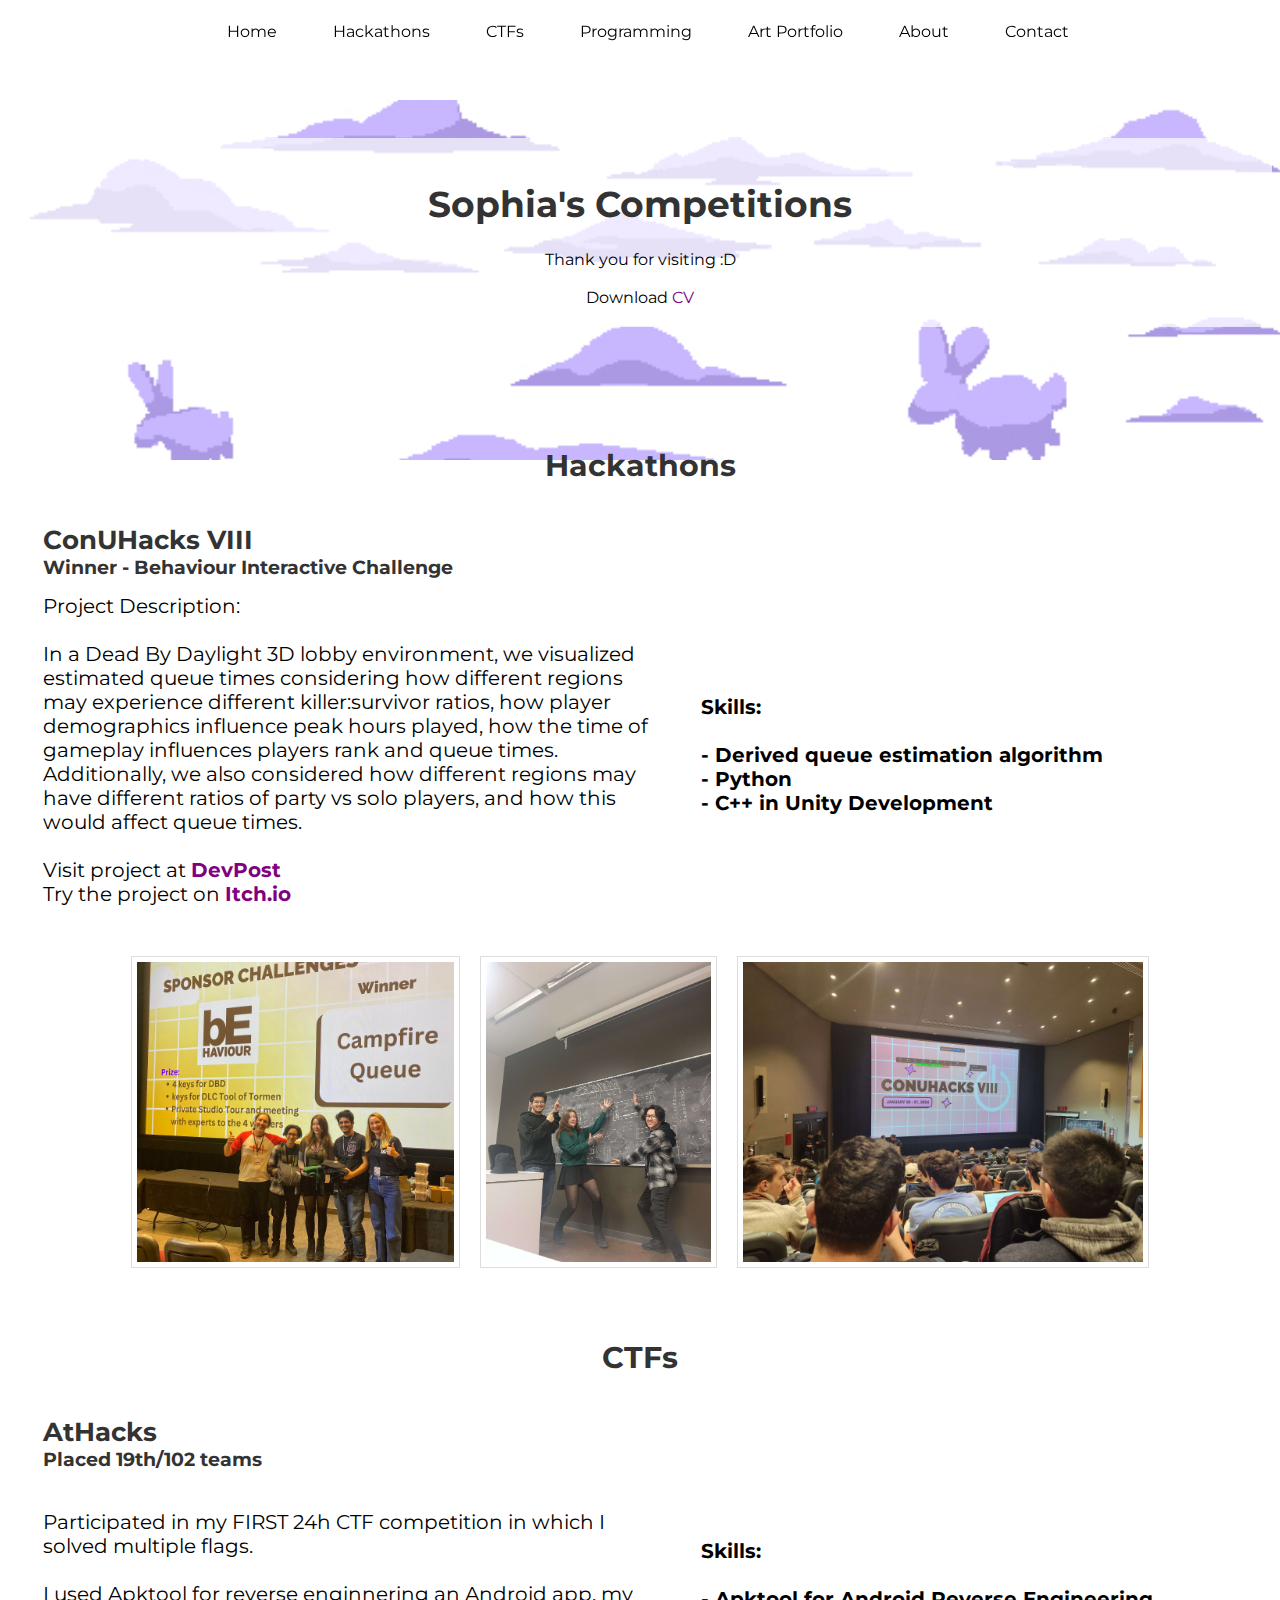
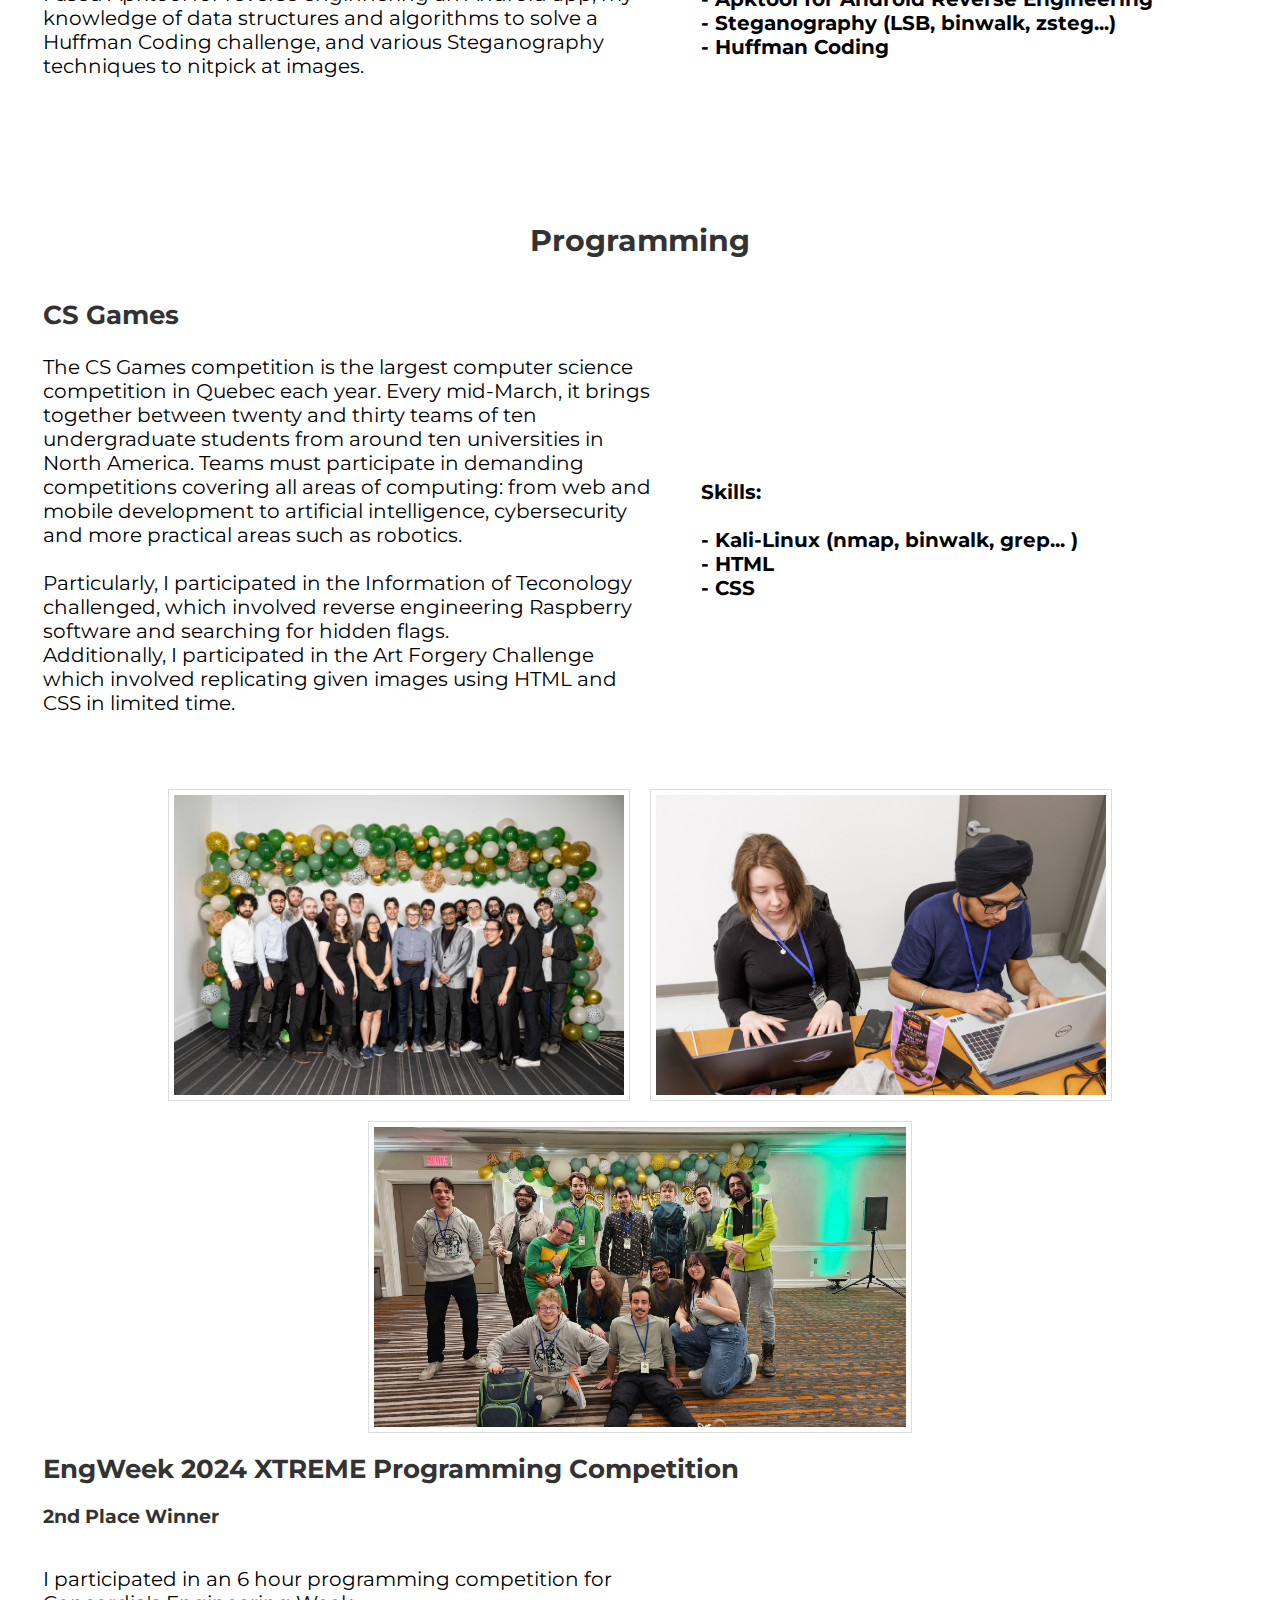
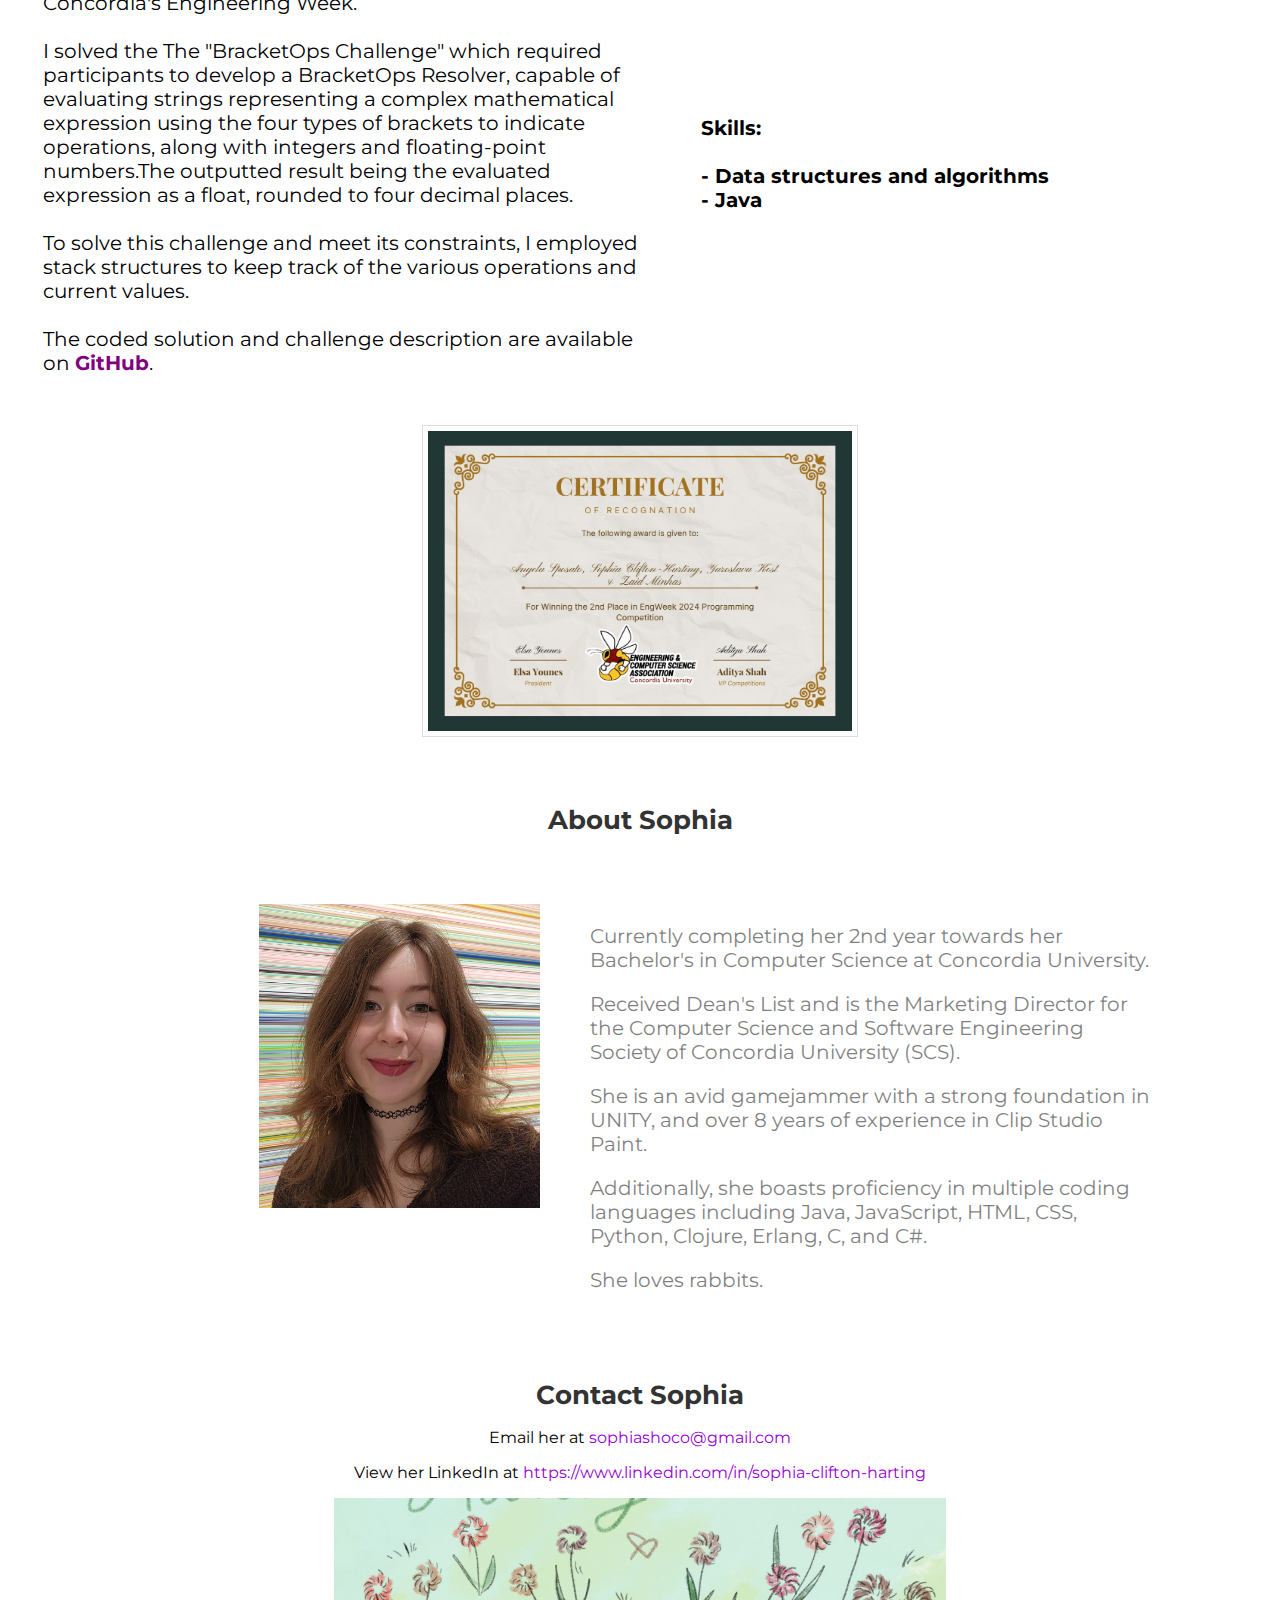
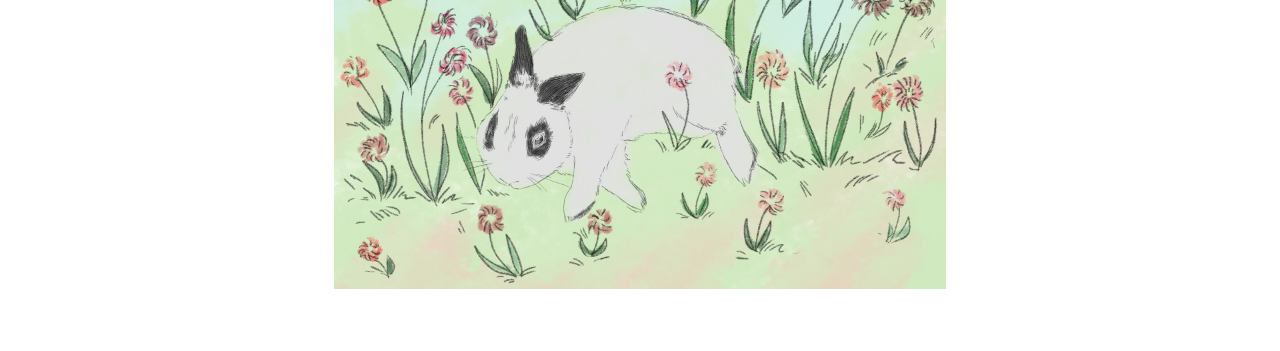
==== page2.html @ d5bb5242 "mobile edits on comp page" ====
<!DOCTYPE html>
<html lang="en">
<head>
    <meta charset="UTF-8">
    <meta name="viewport" content="width=device-width, initial-scale=1.0">
    <link rel="icon" href="images/favicon.ico" type="image/x-icon">
    <link rel="preconnect" href="https://fonts.googleapis.com">
    <link rel="preconnect" href="https://fonts.gstatic.com" crossorigin>
    <link href="https://fonts.googleapis.com/css2?family=Young+Serif&display=swap" rel="stylesheet">
    <link rel="stylesheet" href="style2.css">
    <link rel="stylesheet" href="style.css">
    <link href="https://fonts.googleapis.com/css2?family=Montserrat:wght@300&family=Young+Serif&display=swap" rel="stylesheet">
    <script src="https://ajax.googleapis.com/ajax/libs/jquery/3.6.0/jquery.min.js"></script>
    <script src="script2.js"></script>
    <title>Sophia's Website :D</title>
    
</head>
<body>
    <div class = "container">
    <ul>
        <li><a href="#Home">Home</a></li>
        <li class="dropdown">
            <a href="#Hackathons">Hackathons</a>
            <div class="dropdown-content">
                <a href="#Hackathons">ConUHacks VIII</a>
            </div>
        </li>
        <li class="dropdown">
            <a href="#CTF">CTFs</a>
            <div class="dropdown-content">
                <a href="#CTF">AtHacks</a>
                <a href="#NorthSec">NorthSec</a>
            </div>
        </li>

        <li class="dropdown">
            <a href="#Programming">Programming</a>
            <div class="dropdown-content">
                <a href="#Programming">CS Games</a>
                <a href="#XTREME">XTREME Programming</a>
                <!--<a href="#Gamelabs">Ubisoft Gamelabs</a>-->
            </div>
        </li>
        <li><a href="index.html" id="link">Art Portfolio</a></li>
        <li><a href="#About">About</a></li>
        <li><a href="#Contact">Contact</a></li>
    </ul>
    <div id="Home" class="section"></div>
    <div class="infoContainer">
        <div class="info">
            <h1>Sophia's Competitions</h1>
            Thank you for visiting :D<br><br>
            Download <a href="images/Sophia_Clifton-Harting_CV.pdf" class="game-link" target="_blank" download="Sophia_Clifton-Harting_CV.pdf">CV</a>
        </div>
    </div>

        <div id="Hackathons" class="section">
            <h1 id="header">Hackathons</h1>
            <div class="compInfo">
                <div class="container2">
                    <p class = "name">ConUHacks VIII</p>
                </div>
                <div class="container3">
                    <p class="awards">Winner - Behaviour Interactive Challenge</p>
                </div>
                <div class = "container1">
                    <p class = "descriptionComp">
                        Project Description: <br><br>
                        In a Dead By Daylight 3D lobby environment, we visualized estimated queue times considering how different regions may 
                        experience different killer:survivor ratios, how player demographics influence peak hours played, 
                        how the time of gameplay influences players rank and queue times. 
                        Additionally, we also considered how different regions may have different ratios of party vs solo players, 
                        and how this would affect queue times.<br><br>
                        Visit project at <a href="https://devpost.com/software/tomster-project" class="game-link"><b> DevPost</b></a><br>
                        Try the project on <a href="https://bochinator.itch.io/campfire-queue" class="game-link"> <b>Itch.io</b></a>

                    </p>
                    <p class = "extraInfo">
                        Skills:<br><br>
                        - Derived queue estimation algorithm <br>
                        - Python<br>
                        - C++ in Unity Development<br>
                    </p>
                </div>
                <div class="image-gallery">
                    <img src="images/behaviourImage.jpg" alt="Image 1">
                    <img src="images/chalkBoard.jpg" alt="Image 2">
                    <img src="images/conuhacks.jpg" alt="Image 3">
                </div>
            </div>
        </div>

        <div id="CTF" class="section">
            <h1 id="header">CTFs</h1>
            <div class="compInfo">
                <div class="container2">
                    <p id = "AtHacks" class = "name">AtHacks</p>
                </div>
                <div class="container3">
                    <p class="awards">Placed 19th/102 teams</p>
                </div>
                <div class = "container1">
                    <p class = "descriptionComp">
                        <br>
                        Participated in my FIRST 24h CTF competition in which I solved multiple flags. <br><br>
                        I used Apktool for reverse enginnering an Android app, my knowledge of data structures and algorithms to solve a 
                        Huffman Coding challenge, and various Steganography techniques to nitpick at images. <br><br>
                    </p>
                    <p class = "extraInfo">
                        Skills:<br><br>
                        - Apktool for Android Reverse Engineering <br>
                        - Steganography (LSB, binwalk, zsteg...)<br>
                        - Huffman Coding<br>
                    </p>
                </div>
            </div>
        </div>

        <div id="Programming" class="section">
            <h1 id="header">Programming</h1>
            <div class="compInfo">
                <div class="container2">
                    <p class = "name">CS Games</p>
                </div>
                <div class = "container1">
                    <p class = "descriptionComp">
                        <br>The CS Games competition is the largest computer science competition in Quebec each year. Every mid-March, 
                        it brings together between twenty and thirty teams of ten undergraduate students from around ten universities 
                        in North America. Teams must participate in demanding competitions covering all areas of computing: from web 
                        and mobile development to artificial intelligence, cybersecurity and more practical areas such as robotics.<br><br>
                        Particularly, I participated in the Information of Teconology challenged, which involved reverse engineering Raspberry 
                        software and searching for hidden flags.<br>
                        Additionally, I participated in the Art Forgery Challenge which involved replicating given images using HTML and CSS in limited time.<br><br>
                    </p>
                    <p class = "extraInfo">
                        Skills:<br><br>
                        - Kali-Linux (nmap, binwalk, grep... )<br>
                        - HTML<br>
                        - CSS<br>
                    </p>
                </div>
                <div class="image-gallery">
                    <img src="images/csGamesGroup.jpg" alt="Image 1">
                    <img src="images/csGamesIO.jpg" alt="Image 2">
                    <img src="images/csGamesTeam.jpg" alt="Image 3">
                </div>
                <div class="container2">
                    <p id="XTREME" class = "name">EngWeek 2024 XTREME Programming Competition</p>
                </div>
                <div class="container2">
                    <p class="awards">2nd Place Winner</p>
                </div>
                <div class = "container1">
                    <p class = "descriptionComp">
                        <br>
                        I participated in an 6 hour programming competition for Concordia's Engineering Week.<br><br>
                        I solved the The "BracketOps Challenge" which required participants to develop a BracketOps Resolver, 
                        capable of evaluating strings representing a complex mathematical expression using the four types of brackets 
                        to indicate operations, along with integers and floating-point numbers.The outputted result being the evaluated 
                        expression as a float, rounded to four decimal places.<br><br>
                        To solve this challenge and meet its constraints, I employed stack structures to keep track of the various operations and current values.<br><br>
                        The coded solution and challenge description are available on <a href="https://github.com/SophiaClifton/XTREME-Programming-Competition" class="game-link"> <b>GitHub</b></a>.<br>
                    </p>
                    <p class = "extraInfo">
                        Skills:<br><br>
                        - Data structures and algorithms <br>
                        - Java<br>
                    </p>
                </div>
                <div class="image-gallery">
                    <img src="images/xtremeProg.jpg" alt="Image 1">
                </div>
            </div>
        </div>
 
        <div id="About" class="section">
            <h1>About Sophia</h1>
            <div class="image-description">
                <div class="image-galleryGames">
                    <img src="images/SOPHIA.jpg" alt="Image 1" class="about-image">
                </div>
                <div class="descriptionAbout">
                    <p>Currently completing her 2nd year towards her Bachelor's in Computer Science at Concordia University. </p>
                    <p>Received Dean's List and is the Marketing Director for the Computer Science and Software Engineering Society of Concordia University (SCS).</p>
                    <p>She is an avid gamejammer with a strong foundation in UNITY, and over 8 years of experience in Clip Studio Paint. </p>
                    <p>Additionally, she boasts proficiency in multiple coding languages including  Java, JavaScript, HTML, CSS, Python, Clojure, Erlang, C, and C#.</p>
                    <p>She loves rabbits.</p>
                </div>
            </div>
        </div>

        <div id="Contact" class="section">
            <h1>Contact Sophia</h1>
            <div>
                <p>Email her at <a class="email-link" href="mailto:sophiashoco@gmail.com">sophiashoco@gmail.com</a></p>
                <p>View her LinkedIn at <a class="linkedin-link" href="https://www.linkedin.com/in/sophia-clifton-harting">https://www.linkedin.com/in/sophia-clifton-harting</a></p>
                <img class="Samuel-imageComp" src="images/Samuel.1.jpg" alt="Image 1">
            </div>
        </div>                  
    </div>
</div>
<div id="banner" class="banner-image"></div>
    <div id="overlay">
        <div id="image-container">
            <img id="enlarged-image">
            <span id="close-button">&times;</span>
        </div>
    </div>

</div>
</body>
</html>
---- style2.css ----
/* Website Sections*/
  #Hackathons {
      font-family: 'Montserrat', sans-serif;
      text-align:center;
      padding: 20px;
      position: relative;
      padding-top: 100px;
    }
    
    #Hackathons h1 {
      font-size: 30px;
      color: #333;
      font-weight: bold;
    }
    
  
    #CTF {
      font-family: 'Montserrat', sans-serif;
      text-align:center;
      padding: 20px;
      position: relative;
      padding-top: 30px;
    }
    
    #CTF h1 {
      font-size: 30px;
      color: #333;
    }
  
    #Programming {
      font-family: 'Montserrat', sans-serif;
      text-align:center;
      padding: 20px;
      position: relative;
      padding-top: 30px;
    }
    
    #Programming h1 {
      font-size: 30px;
      color: #333;
    }
    

  .descriptionComp {
    text-align: left; 
    margin: 0; 
    flex:1;
    padding-bottom: 50px;
    font-size: 20px;
    padding-right: 50px; 
    padding-left: 15px;
}

.extraInfo {
  font-weight: bold;
    width: 45%;
    text-align: left; 
    margin: 0; 
    padding-top: 10px;
    padding-bottom: 50px;
    font-size: 20px;
    position:center; 
}
  
  .Samuel-imageComp
  {
    max-width: 50%;
    max-height: 50%;
    overflow: hidden;
  }
  
  .compInfo
  {
    text-align: left;
  }
  #header {
    font-size: 56px;
    color: #333;
  }
  .compInfo .name {
    text-align: left;
    margin: 0; 
    flex:1;
    font-size: 26px; 
    color: #333;
    font-weight: bold; 
    margin-bottom: 0;
}
.container1 {
  display: flex;
  justify-content: center;
  align-items: center; 
  max-width: 1700px; 
  margin: 0 auto; 
}
.container2 {
  display: flex;
  justify-content: center;
  align-items: center; 
  max-width: 1700px; 
  margin: 0 auto; 
  padding-top: 20px;
}
.container3 {
  display: flex;
  justify-content: center; 
  align-items: center; 
  max-width: 1700px; 
  margin: 0 auto; 
}
.container2 p {padding-left: 15px;}
.container3 p {padding-left: 15px;}

/*mobile layout*/
@media (max-width: 768px) {
  .container1 {
      flex-direction: column;
      margin: 0; 
      padding-bottom: 0px;
  }
  .descriptionComp {
    width: 100%;
    padding-bottom: 10px;
    font-size: 18px;
    margin: 0; 
    padding-right: 5px; 
    padding-left: 5px;
}
  .extraInfo {
      width: 100%;
      padding: 0px;
      font-size: 18px;
      margin: 0; 
      padding-right: 5px; 
      padding-left: 5px;
  }
}
.compInfo .awards{
  text-align: left; 
    margin: 0; 
    flex:1;
    font-size: 19px; 
    color: #333; 
    font-weight: bold; 
    margin-bottom: 15px;}

.image-descriptionComp {
  display: flex;
  position: center;
}

.container{
  width:100%;
  height: 100%;
  min-width: 100%;
  padding-bottom: 30px;
}
body {
  overflow-x: hidden;
}

.page-slide-out2 {
  animation: slideOut2 0.5s forwards;
}

@keyframes slideOut2 {
  from {
    transform: translateX(0); 
  }
  to {
    transform: translateX(100%);
  }
}
---- style.css ----
.container{
  width:100%;
  height: 100%;
  min-width: 100%;
  padding-bottom: 30px;
}

  /* Start Main Menu test*/
  ul {
    position: fixed;
    font-family: 'Montserrat', sans-serif;
    list-style-type: none;
    margin: 0;
    padding: 0;
    overflow: hidden;
    background-color: rgba(255, 255, 255, 0.9);
    text-align: center;
    width: 100%; /* Menu spans the full width */
    z-index: 3; /* Menu at top */
    transition: top 0.3s; /* Add a smooth transition effect */
  }
  
  li {
    display: inline-block;
    margin: 0 10px;
  }
  
  li a {
    display: block;
    color: black;
    text-align: center;
    padding: 14px 16px;
    text-decoration: none;
  }
  a:hover {
    color: #9370db;
  }

  /* Start Drop Down Menu for Artworks*/
  .dropdown-content {
    display: none;
    position: fixed;
    transform: translateX(-10%); 
    background-color: rgba(255, 255, 255, 0.9);
    z-index: 3; /*Dropdown is above other stuff */
    
}
/* Show the dropdown when hovering over the dropdown */

.dropdown:hover .dropdown-content {
    display: block;
}
  /* End Drop Down Menu */

  /* End Main Menu */


  /* Banner Image with my name and title*/
.banner-image {
    background-image: url('images/PORT8.jpg'); 
    background-size: cover;
    background-position: center;
    position: absolute;
    top: 100px;
    left: 0;
    width: 100%;
    height: 40vh; 
    z-index: -1; /*behind other things*/
  }
/* End Banner Image */
 
.infoContainer{padding-top: 130px;}
/* Banner Div  */
.info {
    font-family: 'Montserrat', sans-serif;
    text-align: center;
    padding: 20px;
    background-color: rgba(255, 255, 255, 0.7);
    position: relative;
  }
  
  .info h1 {
    font-size: 36px;
    color: #333;
  }
/* End Banner Div  */

/* Website Sections*/
#Artworks {
    font-family: 'Montserrat', sans-serif;
    text-align:center;
    padding: 20px;
    position: relative;
    padding-top: 100px;
  }
  
  #Artworks h1 {
    font-size: 26px;
    color: #333;
  }

  #Sketches {
    font-family: 'Montserrat', sans-serif;
    text-align:center;
    padding: 20px;
    position: relative;
    padding-top: 30px;
  }
  
  #Sketches h1 {
    font-size: 26px;
    color: #333;
  }

  #Assets {
    font-family: 'Montserrat', sans-serif;
    text-align:center;
    padding: 20px;
    position: relative;
    padding-top: 30px;
  }
  
  #Assets h1 {
    font-size: 26px;
    color: #333;
  }

  #Games {
    font-family: 'Montserrat', sans-serif;
    text-align:center;
    padding: 20px;
    position: relative;
    padding-top: 30px;
  }
  
  #Games h1 {
    font-size: 26px;
    color: #333;
  }

  #About {
    font-family: 'Montserrat', sans-serif;
    text-align:center;
    padding: 20px;
    position: relative;
    padding-top: 30px;
  }
  
  #About h1 {
    font-size: 26px;
    color: #333;
  }

  #Contact {
    font-family: 'Montserrat', sans-serif;
    text-align:center;
    padding: 20px;
    position: relative;
    padding-top: 30px;
  }
  
  #Contact h1 {
    font-size: 26px;
    color: #333;
  }
  
  /*Image gallery for all the pretty drawings*/
  .image-gallery {
    display: flex;
    flex-wrap: wrap;
    justify-content: center;
    gap: 20px; /* Gap between images */
  }
  
  .image-gallery img {
    max-width: 100%;
    max-height: 300px;
    height: auto;
    border: 1px solid #ddd;
    padding: 5px;
  }

  /* Hover effect for images */
  .image-gallery img:hover {
    opacity: 0.7;
    cursor: pointer;
  }
  
  /* Styles for the image overlay in the image gallery */
  #overlay {
    display: none;
    position: fixed;
    top: 0;
    left: 0;
    width: 100%;
    height: 100%;
    background-color: rgba(0, 0, 0, 0.7);
    z-index: 2;
    overflow:auto;
    cursor:pointer;
  }
  
  #image-container {
    display: inline-block;
    max-width: 90%;
    max-height: 80%;
    position: relative;
    top: 50%;
    left: 50%;
    transform: translate(-50%, -50%);
    background-color: transparent;
    padding: 10px; 
  }
  
  #enlarged-image {
    max-width: 100%;
    max-height: 100%;
    display: block;
    margin: 0 auto;
  }
  
  #close-button {
    position: absolute;
    top: 10px;
    right: -30px;
    font-size: 30px;
    cursor: pointer;
    color: white;
  }
/* Ensure close button is visible */
  #close-button.z-index {
    z-index: 3;
  }
  
  .artworks-container {
    text-align: center;
}


.image-description {
  display: flex;
}

.image-galleryGames {
  flex: 1;
  position:relative;
  text-align: right;
  overflow:hidden;
  transition: opacity 0.5s; 
  /*background-color: blue;*/
}

.description {
  text-align: left;
  font-size: 20px;
  padding-top: 50px;
  flex: 1;
  opacity: 0.5;
  transition: opacity 0.5s;
  padding-right: 100px;
  /*background-color: red;*/
}

@media (max-width: 500px) {
  .description {
    padding-right: 0;
  }
}

.descriptionAbout{
  text-align: left;
  font-size: 20px;
  padding-top: 50px;
  flex: 1;
  padding-right: 100px;
  background-color: rgba(255, 255, 255, 1);
  opacity: 0.5;
  transition: opacity 0.5s;
}

.descriptionAbout:hover {
  opacity: 1;
}

/* When hovering on the image, change its opacity and display the description */
.image-description:hover .image-gallery {
  opacity: 0.5;
}

.image-description:hover .description {
  opacity: 1;
}
.game-image {
  padding-top: 50px; 
  padding-right: 100px;
  width: 50%;
  max-width: 500px;
  min-width: 20px;
  height: auto;
  /*background-color: purple;*/
}

.about-image {
  padding-top: 50px; 
  padding-right: 50px;
  width: 50%;
  max-width: 400px;
  min-width: 20px;
  height: auto;
  /*background-color: purple;*/
}

/*for smaller screens-overlay*/
@media (max-width: 768px) {
    #enlarged-image {
        display: block;
        max-height: 10px;
        margin: auto auto;
        margin: 0 auto;
        top: 50px;
        max-width: 100%;  
        max-height: calc(100vh - 60px); 
        padding-top: 50px;
    }
    #close-button {
        position: static; 
        text-align: center;
        margin-top: 80px; 
    }
}
/*make links prettyyy*/
.game-link {
  text-decoration: none; 
  color: purple; 
  transition: color 0.3s; 
}

.game-link:hover {
  color: #9370db; 
}

a.email-link,
a.linkedin-link {
    color: darkviolet; 
    text-decoration: none; 
}

a.email-link:visited,
a.linkedin-link:visited {
    color: darkviolet; 
}

.Samuel-image
{
  max-width: 50%;
  max-height: 50%;
}

body {
  overflow-x: hidden;
}

.page-slide-out {
  animation: slideOut 0.5s forwards;
}

@keyframes slideOut {
  from {
    transform: translateX(0); 
  }
  to {
    transform: translateX(-100%);
  }
}
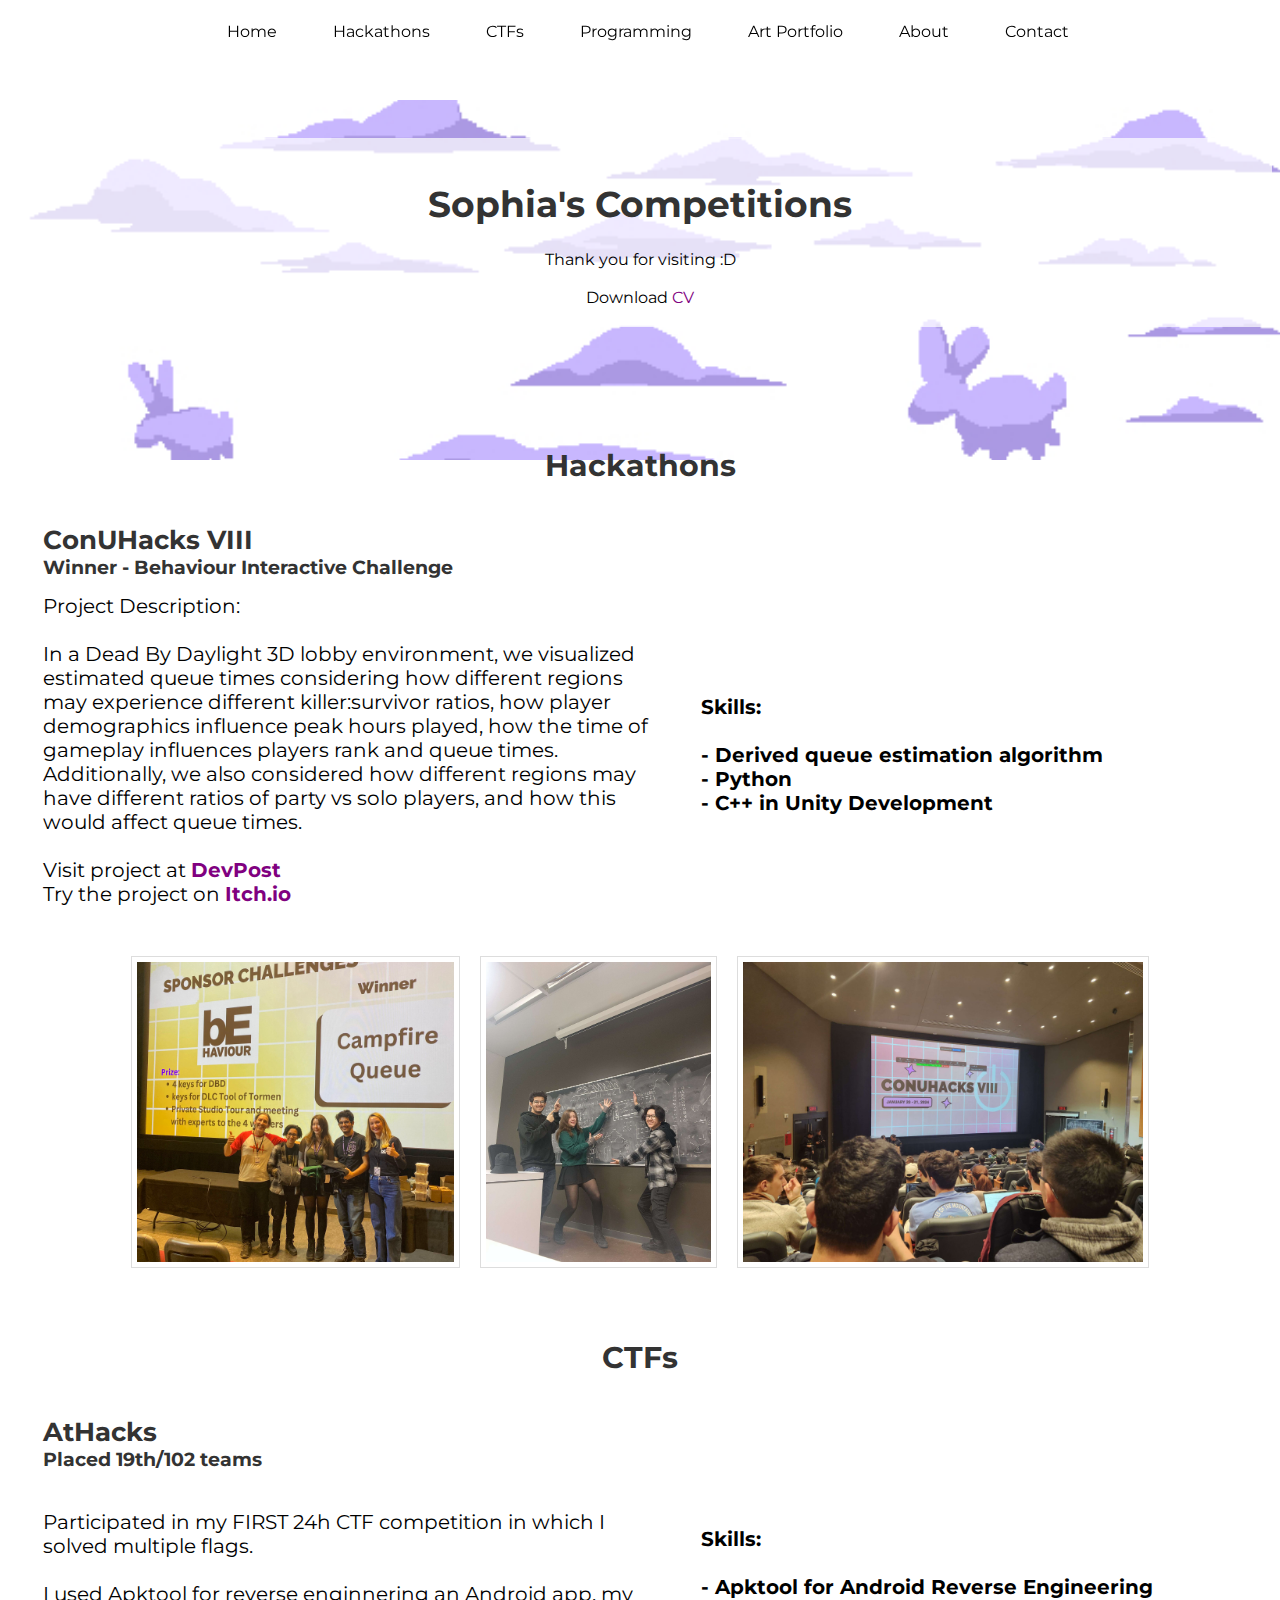
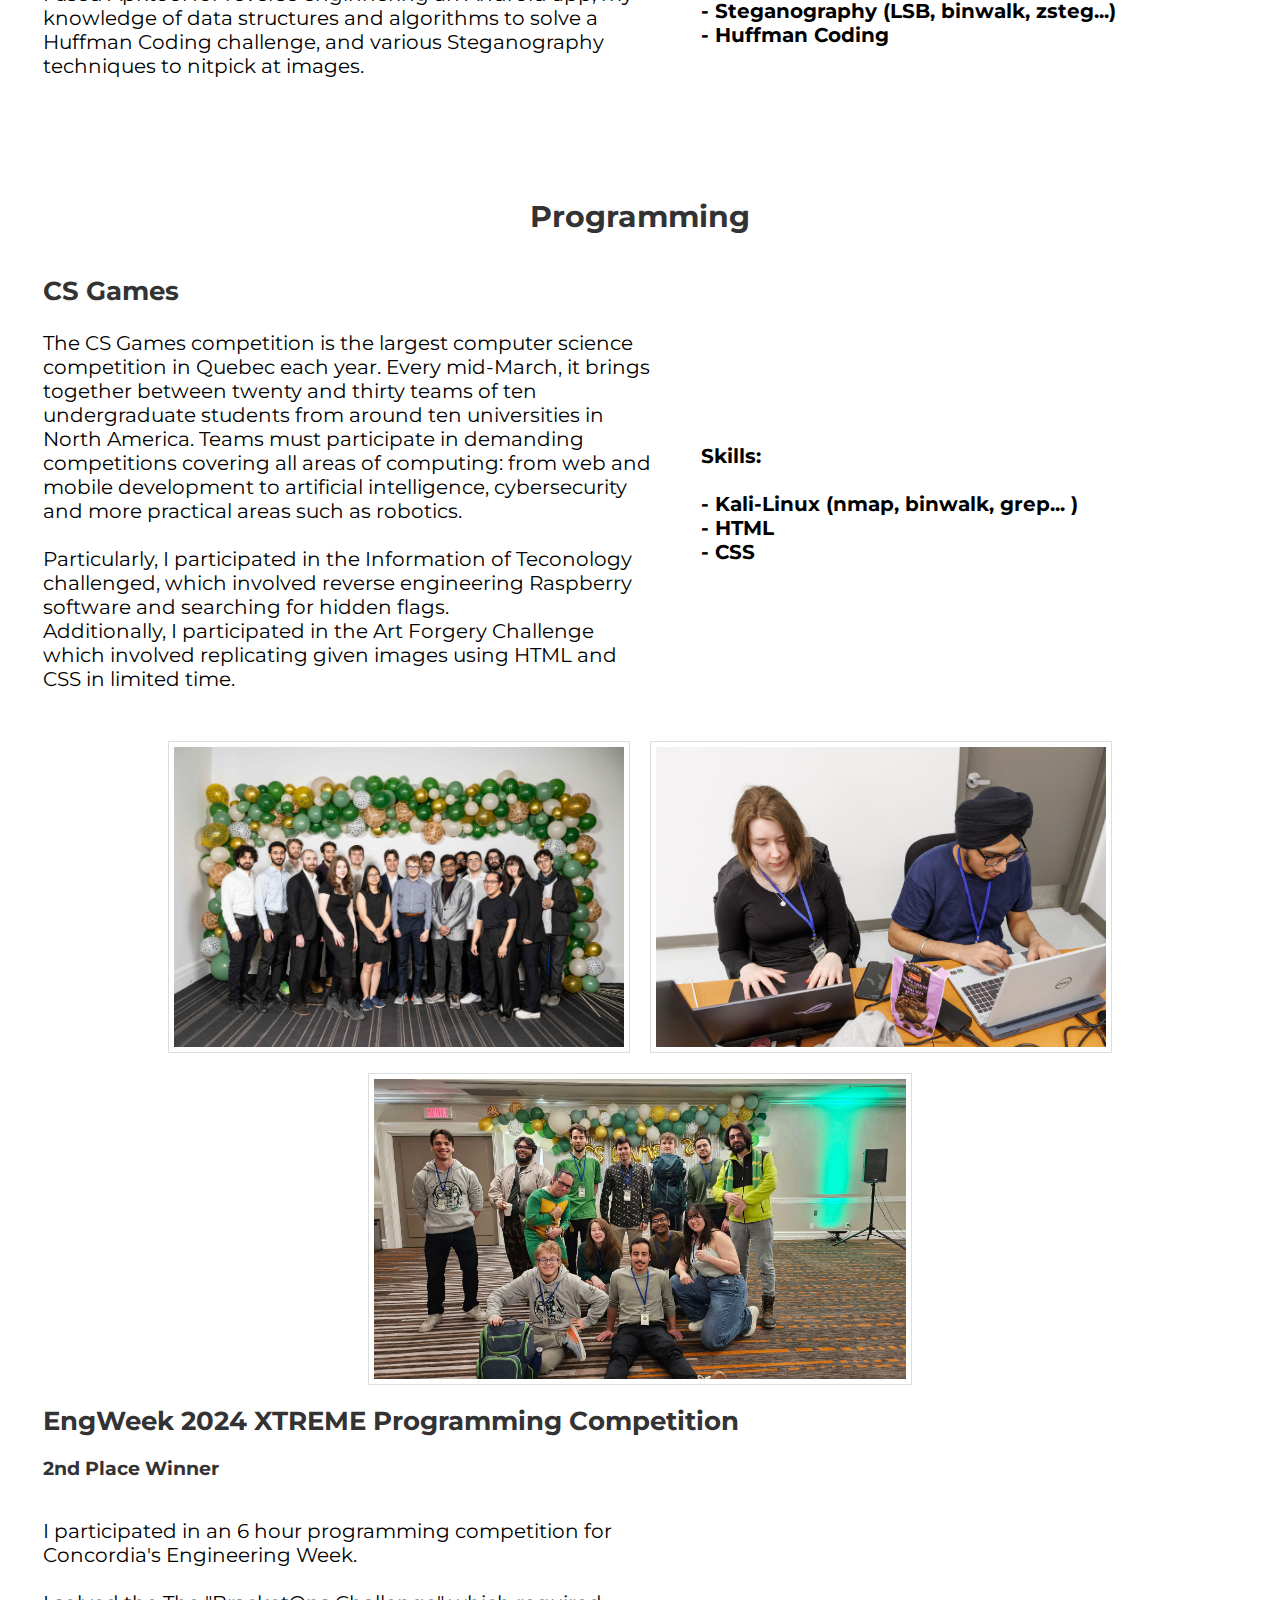
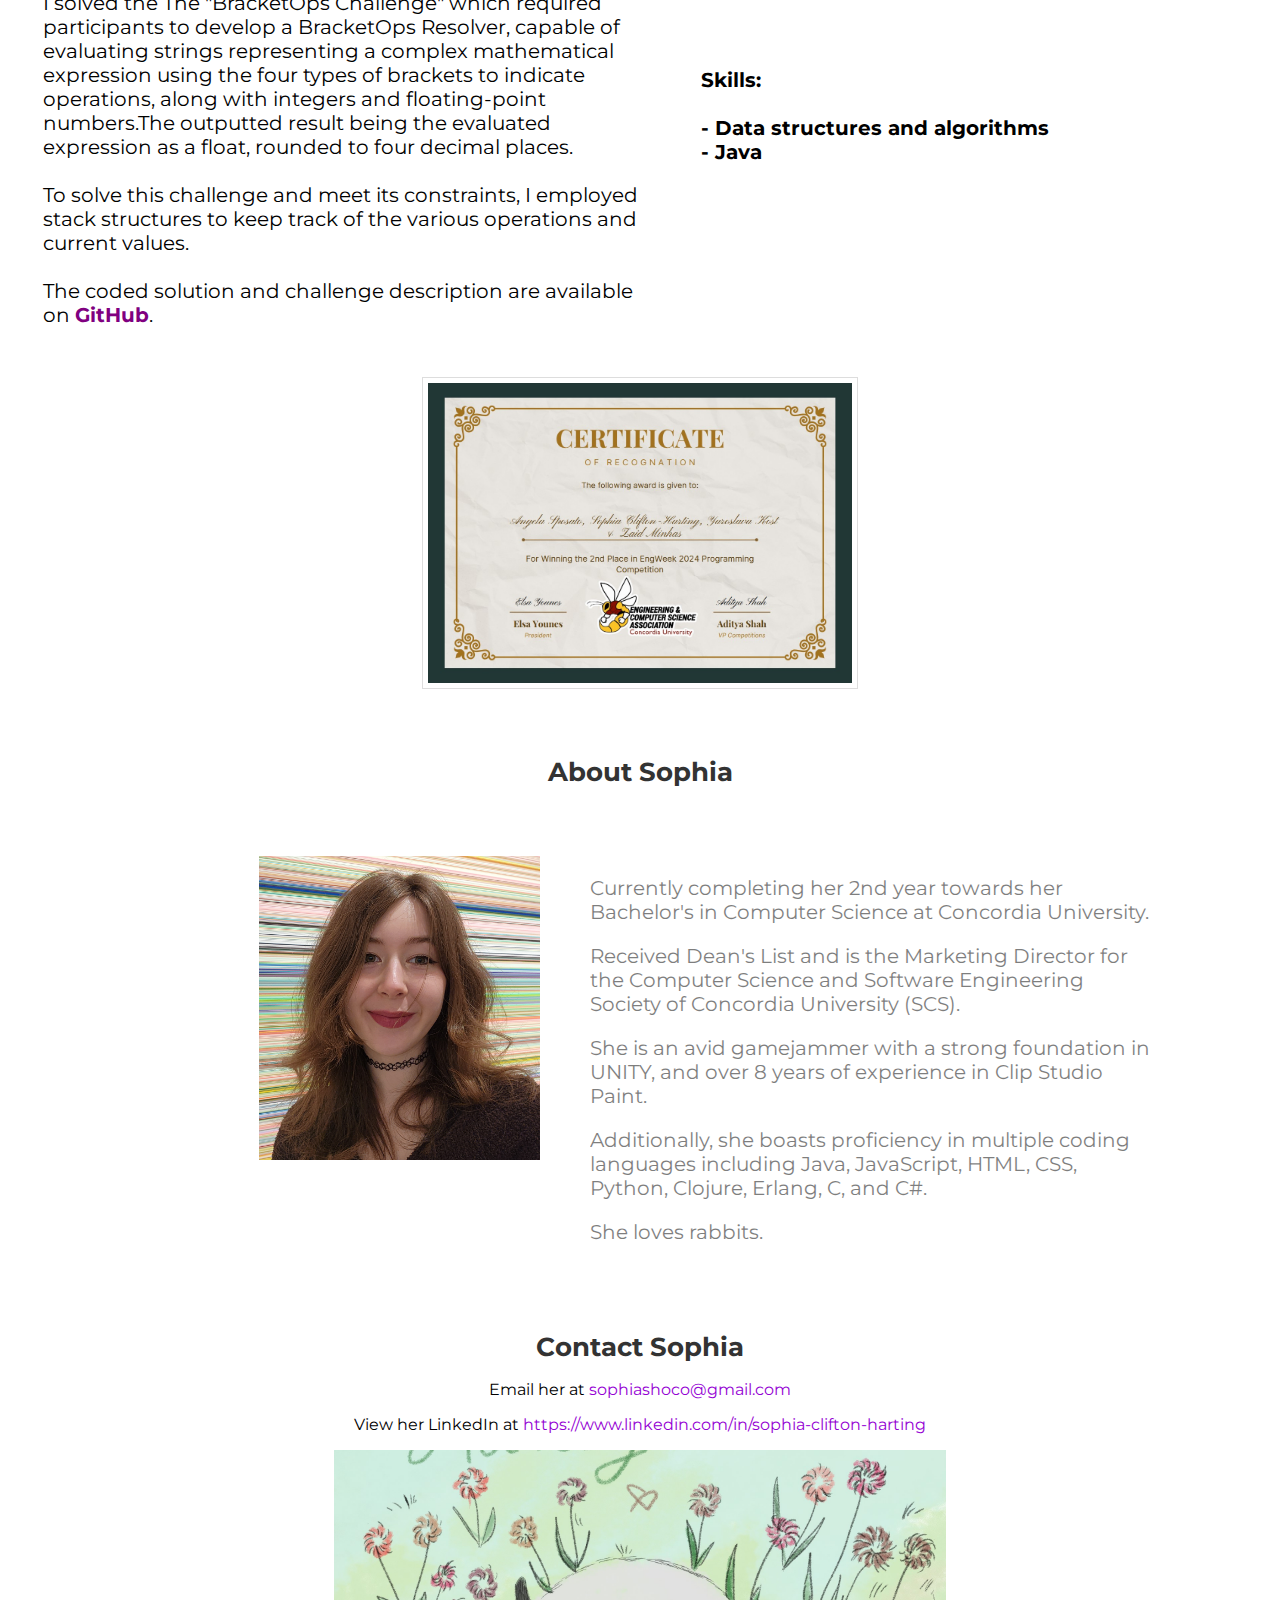
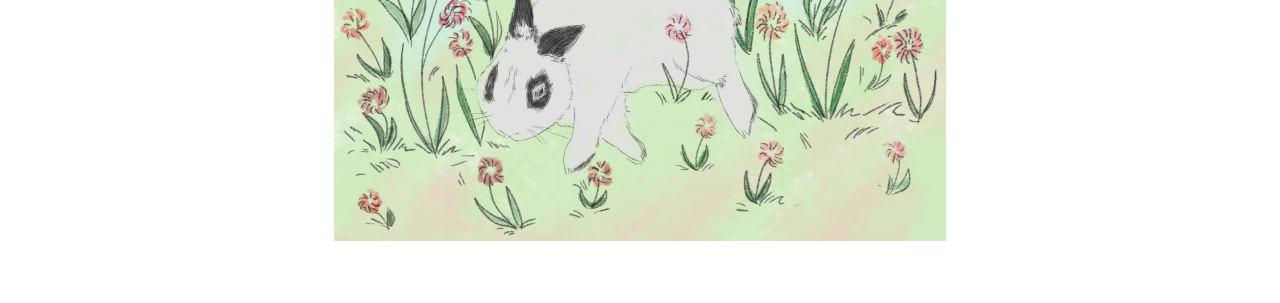
==== commit e93089b6: "formatting edits" ====
--- a/page2.html
+++ b/page2.html
@@ -104,7 +104,7 @@
                         <br>
                         Participated in my FIRST 24h CTF competition in which I solved multiple flags. <br><br>
                         I used Apktool for reverse enginnering an Android app, my knowledge of data structures and algorithms to solve a 
-                        Huffman Coding challenge, and various Steganography techniques to nitpick at images. <br><br>
+                        Huffman Coding challenge, and various Steganography techniques to nitpick at images. <br>
                     </p>
                     <p class = "extraInfo">
                         Skills:<br><br>
@@ -130,7 +130,7 @@
                         and mobile development to artificial intelligence, cybersecurity and more practical areas such as robotics.<br><br>
                         Particularly, I participated in the Information of Teconology challenged, which involved reverse engineering Raspberry 
                         software and searching for hidden flags.<br>
-                        Additionally, I participated in the Art Forgery Challenge which involved replicating given images using HTML and CSS in limited time.<br><br>
+                        Additionally, I participated in the Art Forgery Challenge which involved replicating given images using HTML and CSS in limited time.<br>
                     </p>
                     <p class = "extraInfo">
                         Skills:<br><br>
--- a/style2.css
+++ b/style2.css
@@ -118,9 +118,16 @@
       margin: 0; 
       padding-bottom: 0px;
   }
+  
+  .compInfo .name {
+    padding-left: 0;
+  }
+  .compInfo .awards{
+    padding-left: 0;
+  }
   .descriptionComp {
     width: 100%;
-    padding-bottom: 10px;
+    padding-bottom: 20px;
     font-size: 18px;
     margin: 0; 
     padding-right: 5px; 
@@ -133,10 +140,11 @@
       margin: 0; 
       padding-right: 5px; 
       padding-left: 5px;
+      padding-bottom: 20px;
   }
 }
 .compInfo .awards{
-  text-align: left; 
+    text-align: left; 
     margin: 0; 
     flex:1;
     font-size: 19px; 
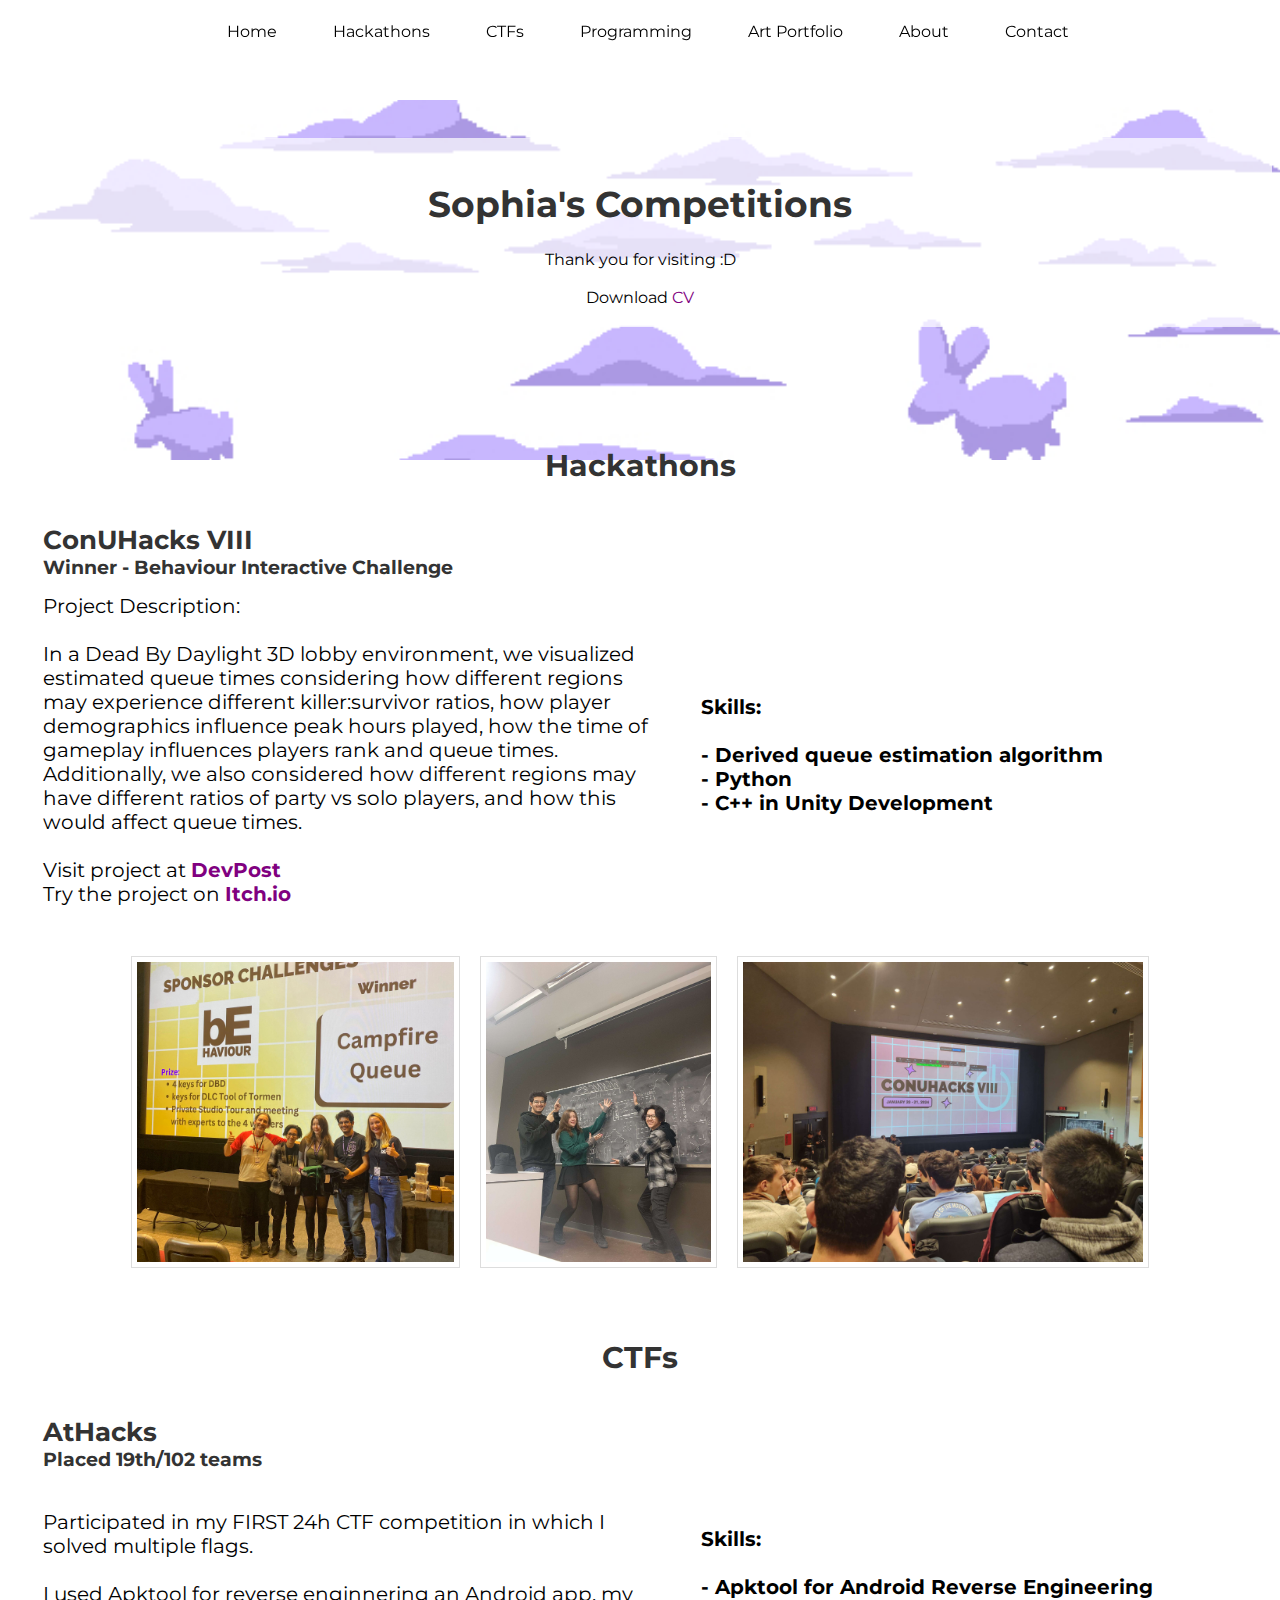
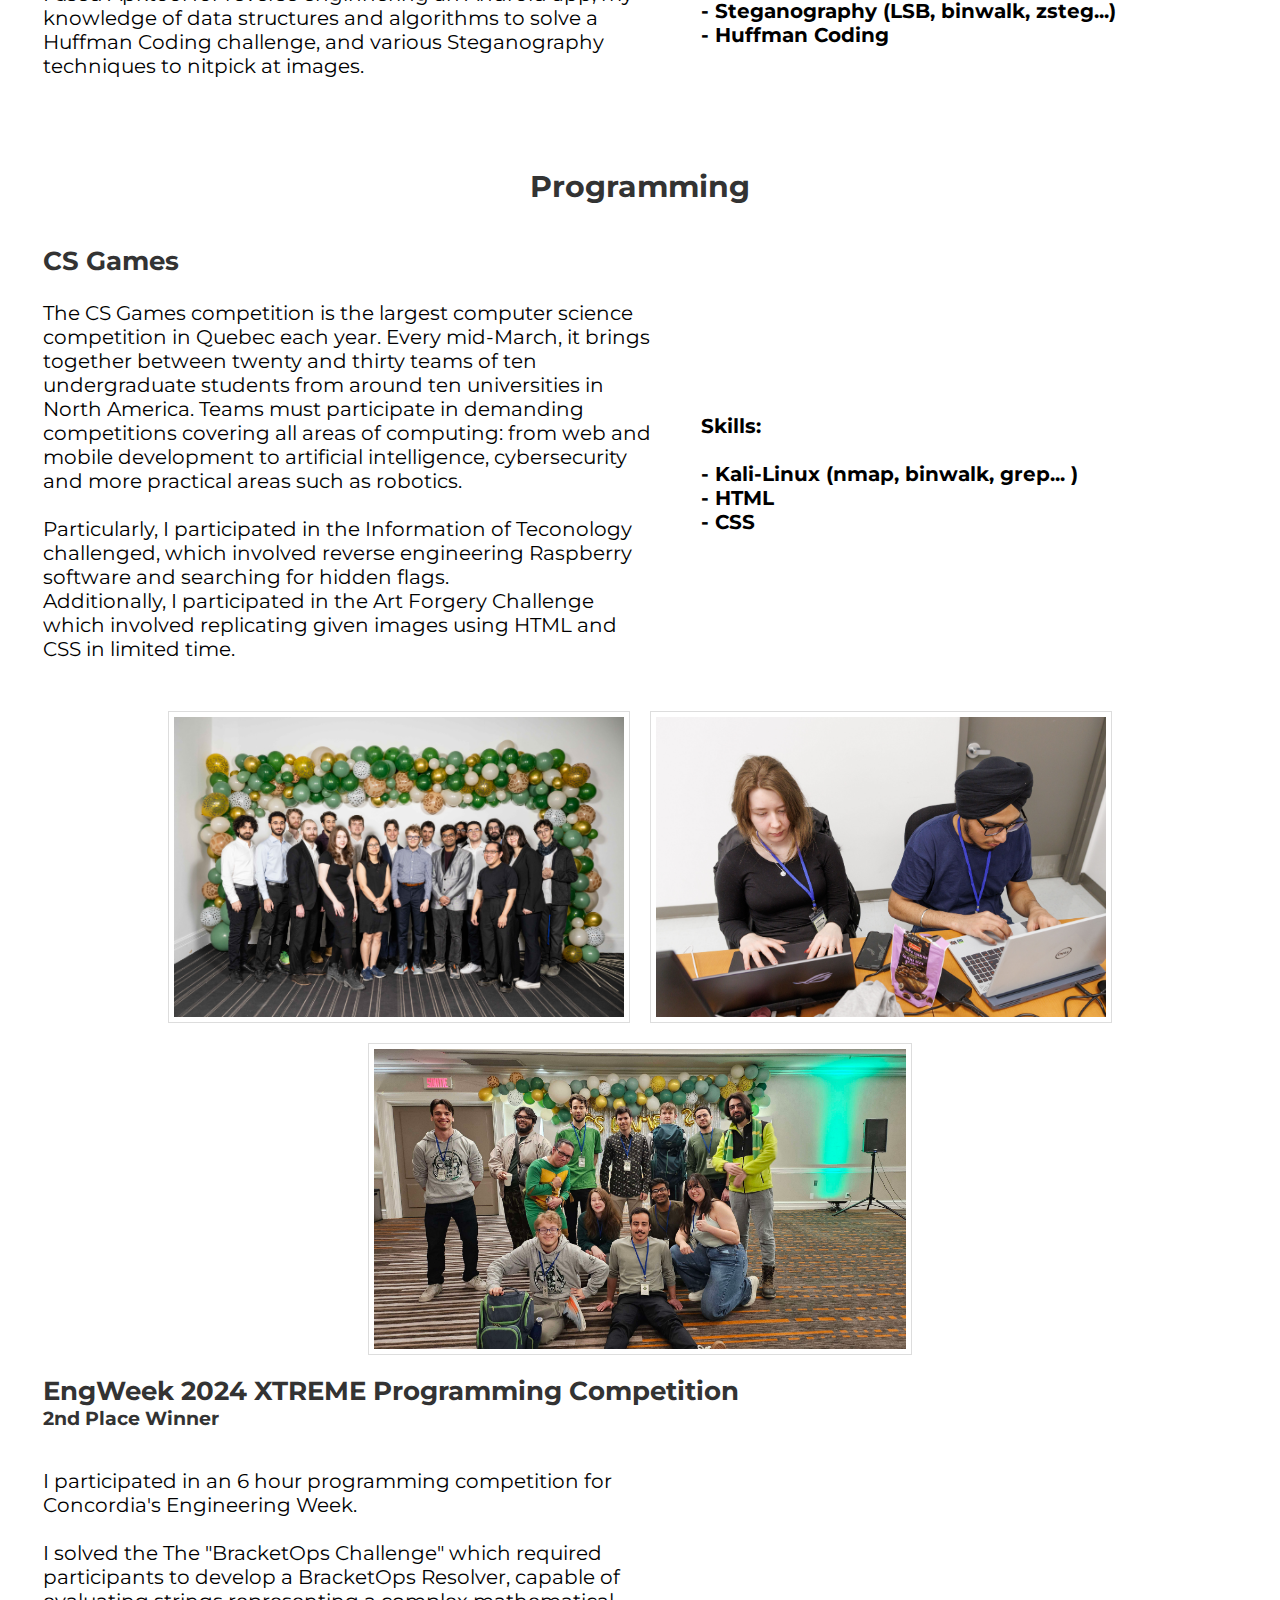
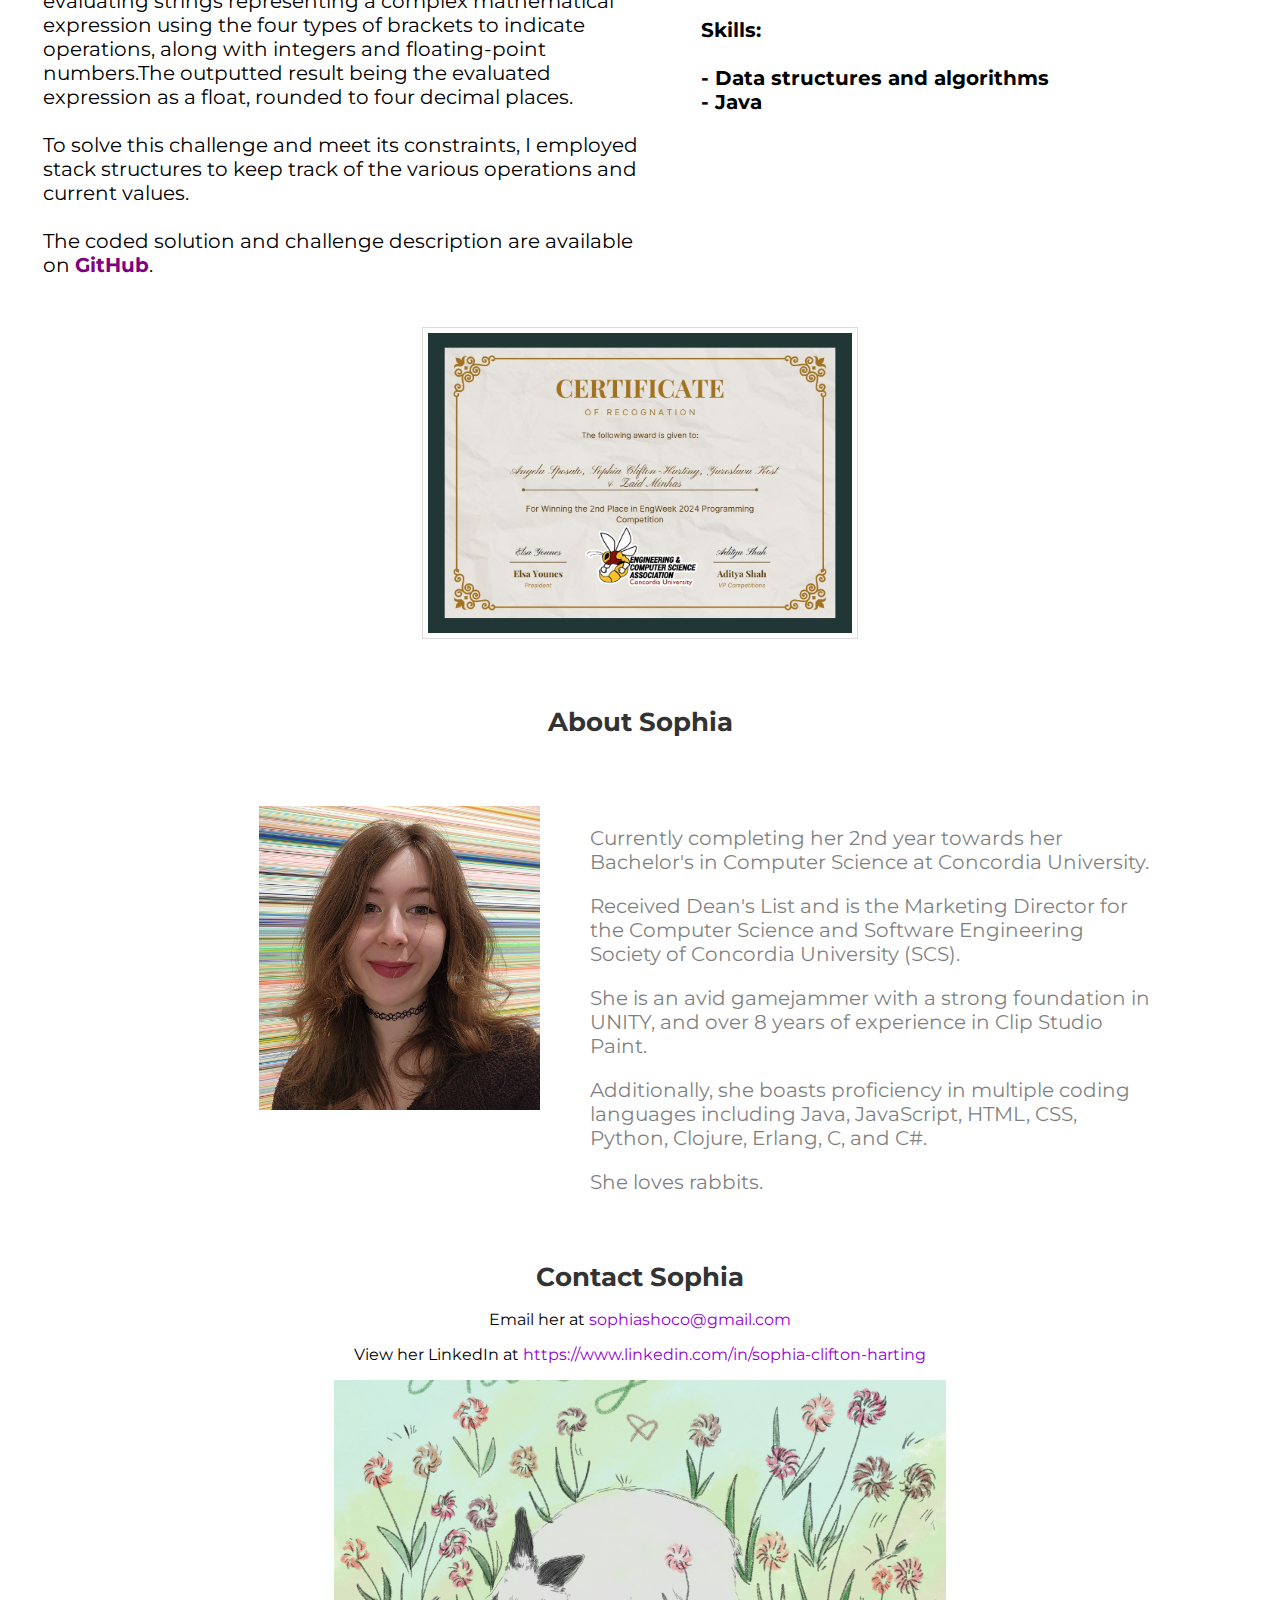
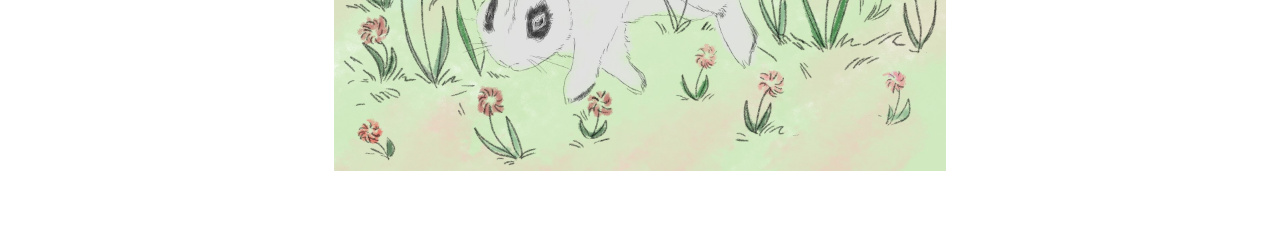
==== commit 999e6a83: "mobile version edits" ====
--- a/page2.html
+++ b/page2.html
@@ -147,7 +147,7 @@
                 <div class="container2">
                     <p id="XTREME" class = "name">EngWeek 2024 XTREME Programming Competition</p>
                 </div>
-                <div class="container2">
+                <div class="container3">
                     <p class="awards">2nd Place Winner</p>
                 </div>
                 <div class = "container1">
--- a/style2.css
+++ b/style2.css
@@ -1,54 +1,54 @@
-  /* Website Sections*/
-  #Hackathons {
-      font-family: 'Montserrat', sans-serif;
-      text-align:center;
-      padding: 20px;
-      position: relative;
-      padding-top: 100px;
-    }
-    
-    #Hackathons h1 {
-      font-size: 30px;
-      color: #333;
-      font-weight: bold;
-    }
-    
+/* Website Sections*/
+#Hackathons {
+    font-family: 'Montserrat', sans-serif;
+    text-align:center;
+    padding: 20px;
+    position: relative;
+    padding-top: 100px;
+  }
   
-    #CTF {
-      font-family: 'Montserrat', sans-serif;
-      text-align:center;
-      padding: 20px;
-      position: relative;
-      padding-top: 30px;
-    }
-    
-    #CTF h1 {
-      font-size: 30px;
-      color: #333;
-    }
+#Hackathons h1 {
+  font-size: 30px;
+  color: #333;
+  font-weight: bold;
+}
+
+
+#CTF {
+  font-family: 'Montserrat', sans-serif;
+  text-align:center;
+  padding: 20px;
+  position: relative;
+  padding-top: 30px;
+}
+
+#CTF h1 {
+  font-size: 30px;
+  color: #333;
+}
+
+#Programming {
+  font-family: 'Montserrat', sans-serif;
+  text-align:center;
+  padding: 20px;
+  position: relative;
+  padding-top: 0px;
+}
+
+#Programming h1 {
+  font-size: 30px;
+  color: #333;
+}
   
-    #Programming {
-      font-family: 'Montserrat', sans-serif;
-      text-align:center;
-      padding: 20px;
-      position: relative;
-      padding-top: 30px;
-    }
-    
-    #Programming h1 {
-      font-size: 30px;
-      color: #333;
-    }
-    
 
-  .descriptionComp {
-    text-align: left; 
-    margin: 0; 
-    flex:1;
-    padding-bottom: 50px;
-    font-size: 20px;
-    padding-right: 50px; 
-    padding-left: 15px;
+.descriptionComp {
+  text-align: left; 
+  margin: 0; 
+  flex:1;
+  padding-bottom: 50px;
+  font-size: 20px;
+  padding-right: 50px; 
+  padding-left: 15px;
 }
 
 .extraInfo {
@@ -61,30 +61,30 @@
     font-size: 20px;
     position:center; 
 }
-  
-  .Samuel-imageComp
-  {
-    max-width: 50%;
-    max-height: 50%;
-    overflow: hidden;
-  }
-  
-  .compInfo
-  {
-    text-align: left;
-  }
-  #header {
-    font-size: 56px;
-    color: #333;
-  }
-  .compInfo .name {
-    text-align: left;
-    margin: 0; 
-    flex:1;
-    font-size: 26px; 
-    color: #333;
-    font-weight: bold; 
-    margin-bottom: 0;
+
+.Samuel-imageComp
+{
+  max-width: 50%;
+  max-height: 50%;
+  overflow: hidden;
+}
+
+.compInfo
+{
+  text-align: left;
+}
+#header {
+  font-size: 56px;
+  color: #333;
+}
+.compInfo .name {
+  text-align: left;
+  margin: 0; 
+  flex:1;
+  font-size: 26px; 
+  color: #333;
+  font-weight: bold; 
+  margin-bottom: 0;
 }
 .container1 {
   display: flex;
@@ -117,30 +117,30 @@
       flex-direction: column;
       margin: 0; 
       padding-bottom: 0px;
-  }
-  
-  .compInfo .name {
-    padding-left: 0;
-  }
-  .compInfo .awards{
-    padding-left: 0;
-  }
-  .descriptionComp {
+}
+
+.compInfo .name {
+  padding-left: 0;
+}
+.compInfo .awards{
+  padding-left: 0;
+}
+.descriptionComp {
+  width: 100%;
+  padding-bottom: 0px;
+  font-size: 18px;
+  margin: 0; 
+  padding-right: 5px; 
+  padding-left: 5px;
+}
+.extraInfo {
     width: 100%;
-    padding-bottom: 20px;
+    padding: 0px;
     font-size: 18px;
     margin: 0; 
     padding-right: 5px; 
     padding-left: 5px;
-}
-  .extraInfo {
-      width: 100%;
-      padding: 0px;
-      font-size: 18px;
-      margin: 0; 
-      padding-right: 5px; 
-      padding-left: 5px;
-      padding-bottom: 20px;
+    padding-bottom: 0px;
   }
 }
 .compInfo .awards{
--- a/style.css
+++ b/style.css
@@ -144,6 +144,7 @@
     padding: 20px;
     position: relative;
     padding-top: 30px;
+    padding-bottom:0px;
   }
   
   #About h1 {
@@ -373,3 +374,42 @@
   }
 }
 
+@media (max-width: 768px) {
+  .image-description {
+      flex-direction: column;
+  }
+
+  .image-galleryGames {
+      order: 1;
+      text-align: center;
+  }
+
+  .descriptionAbout {
+      order: 2;
+      padding:0;
+      margin:0;
+      width: 100%;
+      font-size: 18px;
+      text-align:center;
+  }
+
+  .about-image {
+    padding:0px;
+    width: 50%;
+    height:auto;
+    /*background-color: purple;*/
+  }
+
+  .description{
+    order:3;
+    padding-top:0;
+    font-size: 18px;
+  }
+  .game-image{
+    order:1;
+    width:100%;
+  }
+
+
+
+}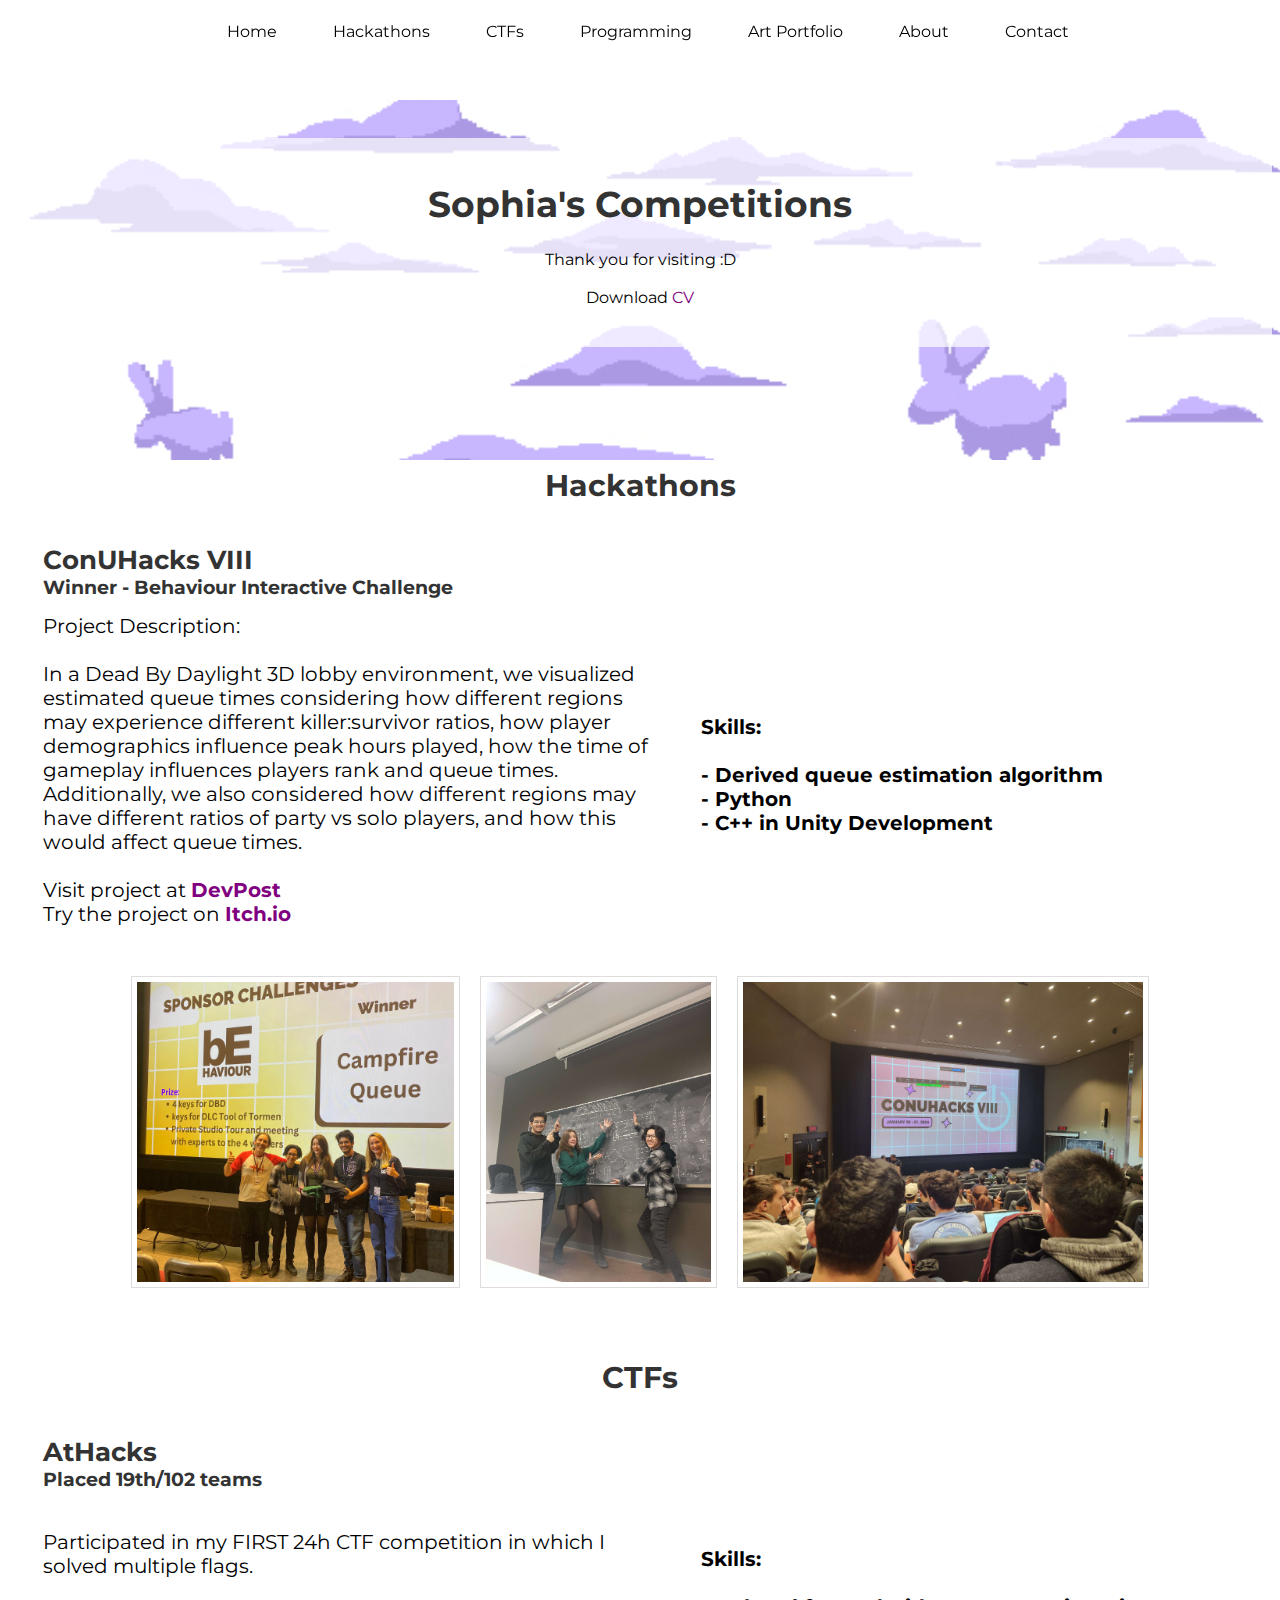
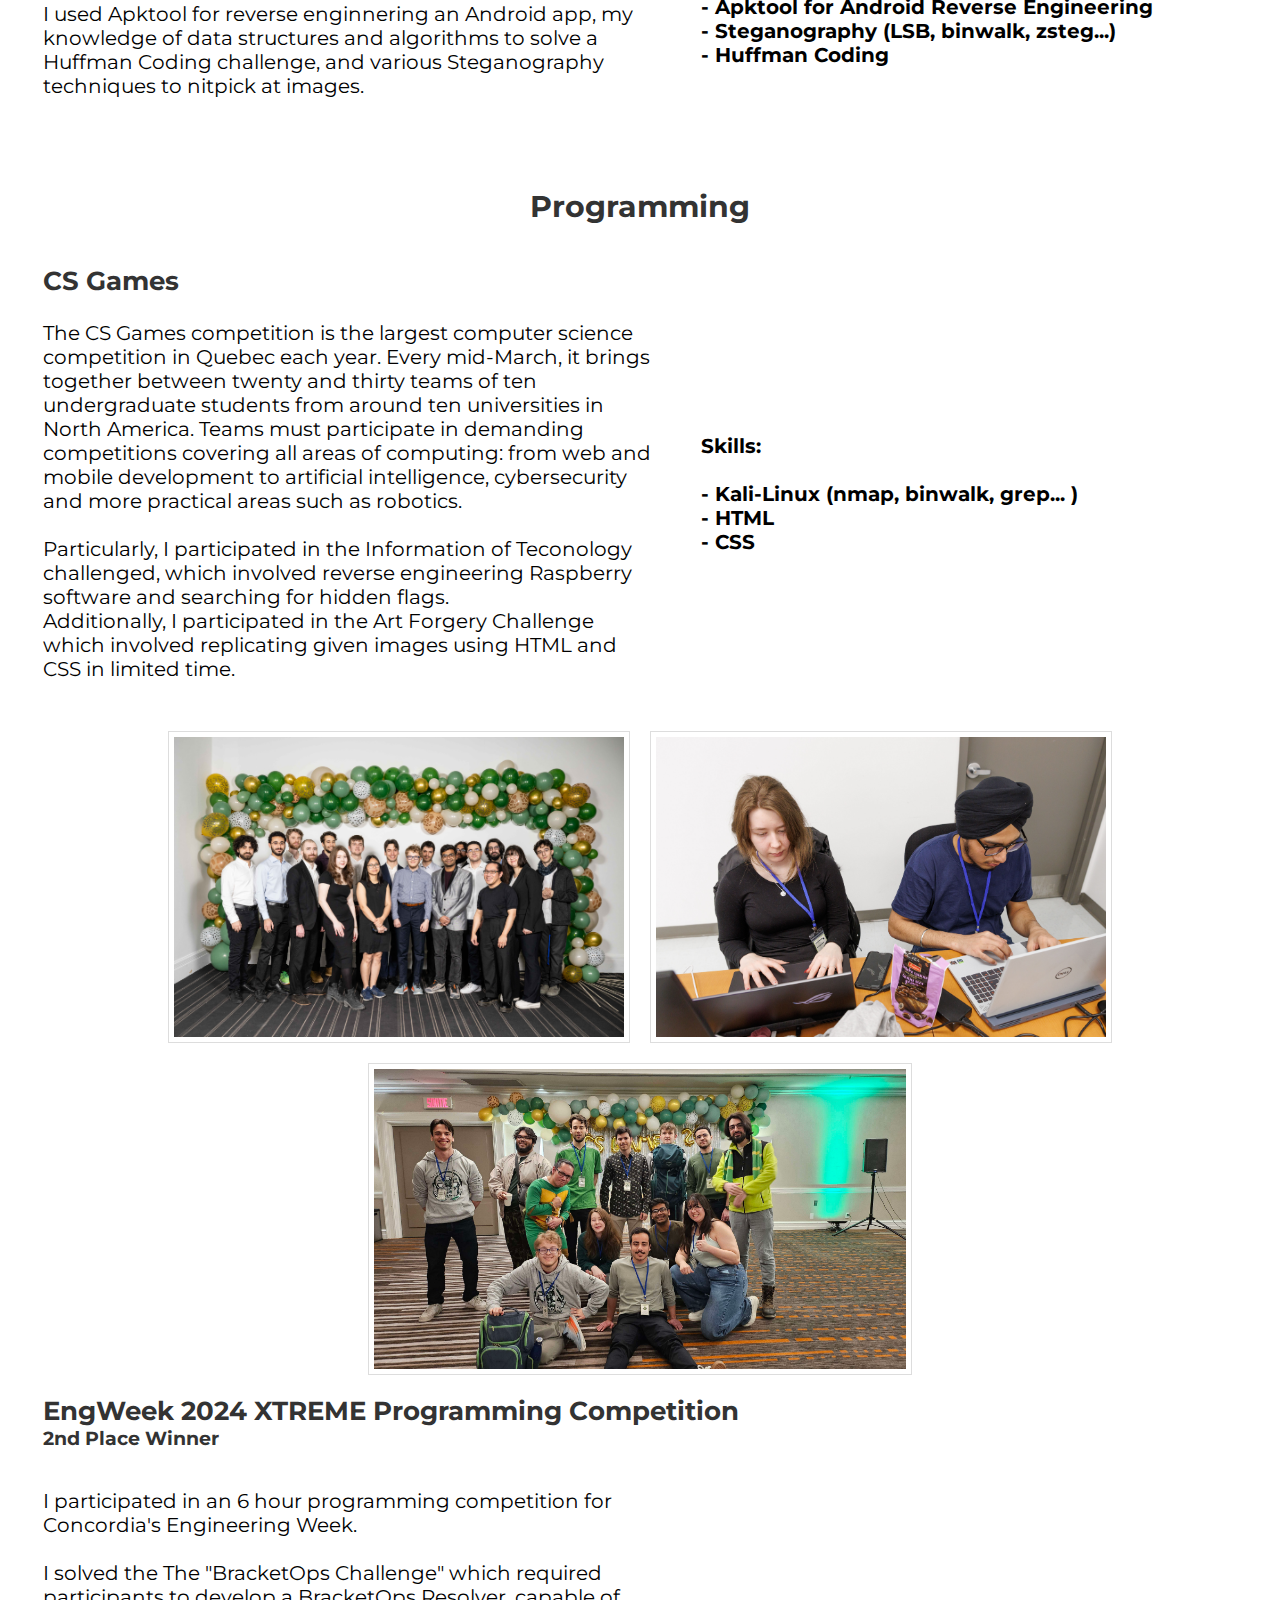
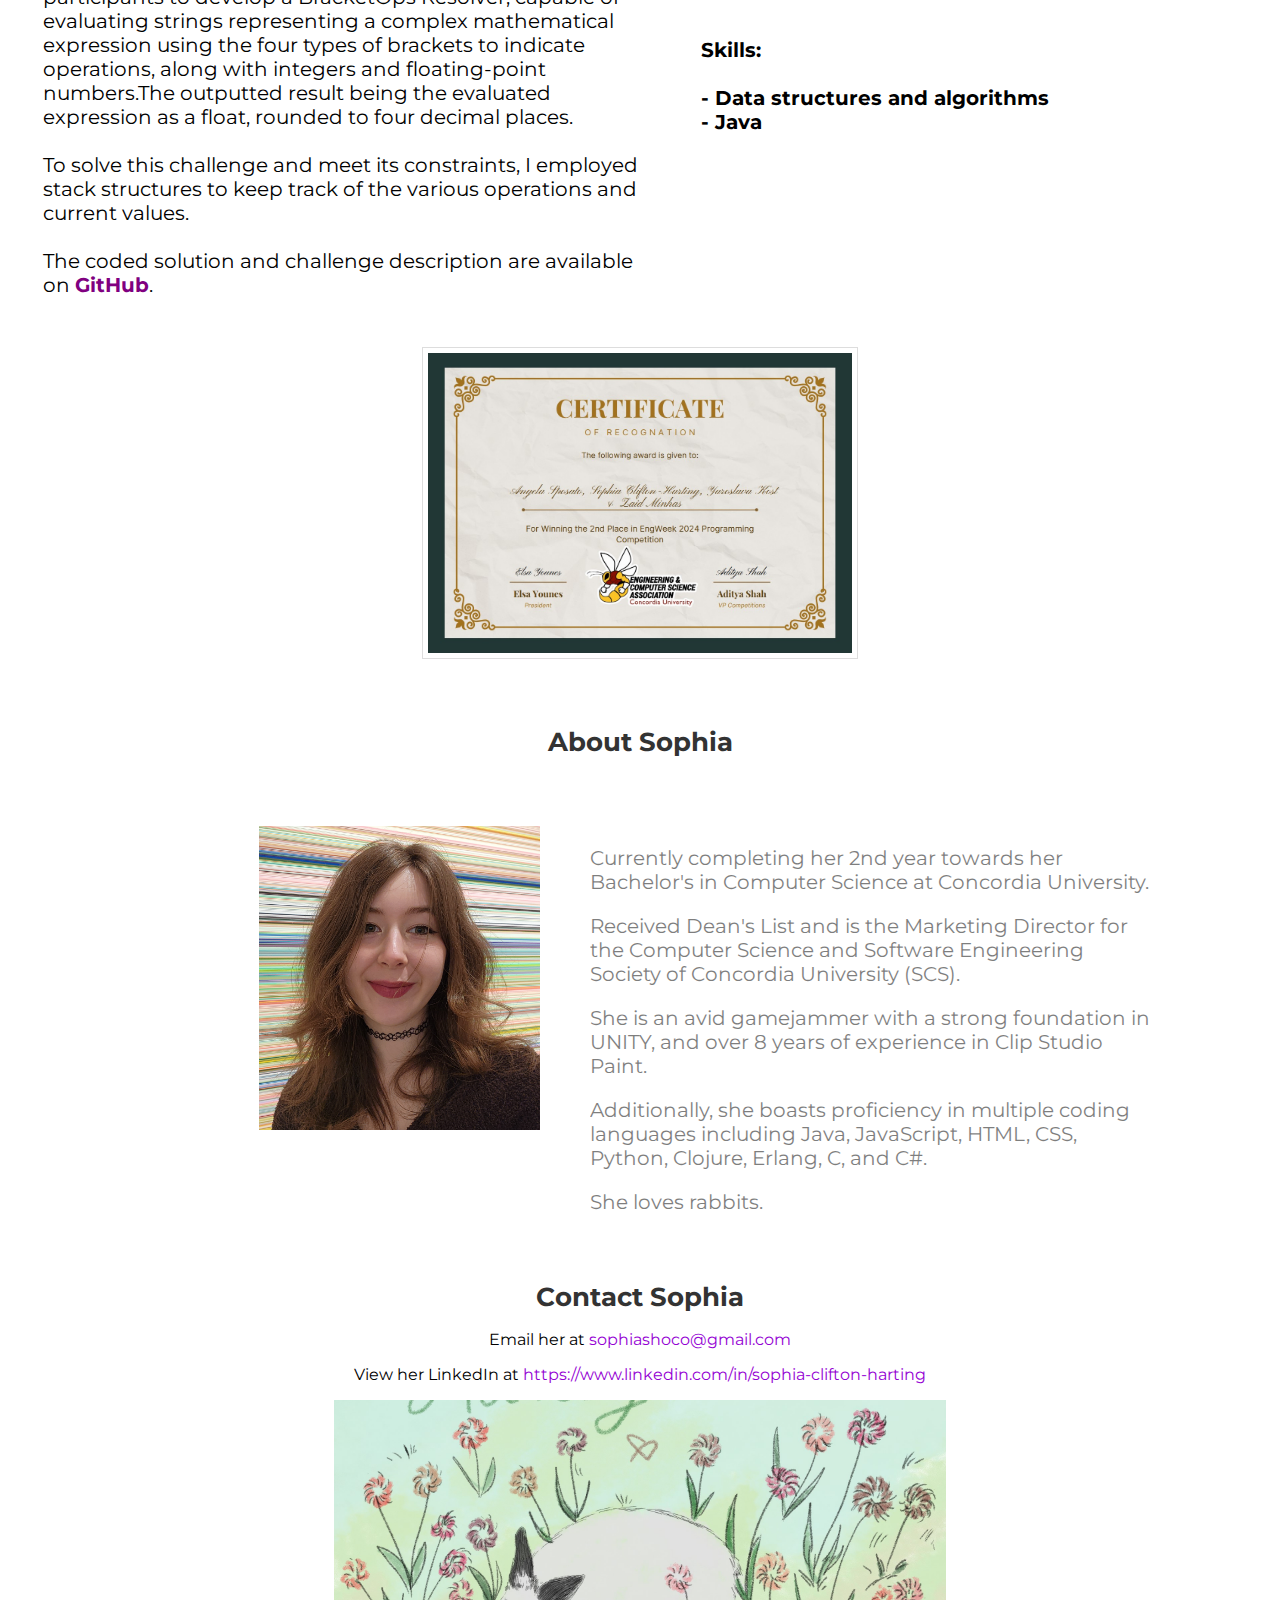
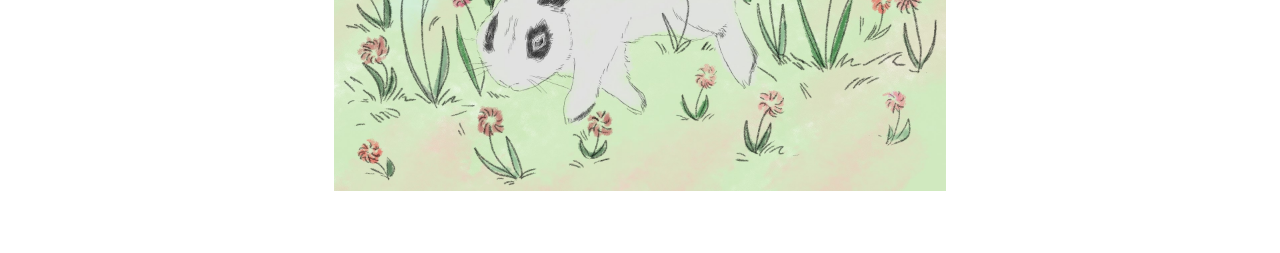
==== commit 28aadd00: "removed northsec drop down menu item" ====
--- a/page2.html
+++ b/page2.html
@@ -29,7 +29,6 @@
             <a href="#CTF">CTFs</a>
             <div class="dropdown-content">
                 <a href="#CTF">AtHacks</a>
-                <a href="#NorthSec">NorthSec</a>
             </div>
         </li>
 
--- a/style2.css
+++ b/style2.css
@@ -111,6 +111,15 @@
 .container2 p {padding-left: 15px;}
 .container3 p {padding-left: 15px;}
 
+.compInfo .awards{
+  text-align: left; 
+  margin: 0; 
+  flex:1;
+  font-size: 19px; 
+  color: #333; 
+  font-weight: bold; 
+  margin-bottom: 15px;}
+
 /*mobile layout*/
 @media (max-width: 768px) {
   .container1 {
@@ -138,19 +147,15 @@
     padding: 0px;
     font-size: 18px;
     margin: 0; 
+    padding-top: 20px;
     padding-right: 5px; 
     padding-left: 5px;
-    padding-bottom: 0px;
+    padding-bottom: 10px;
+  }
+  .compInfo .awards{
+    margin-bottom: 0px;
   }
 }
-.compInfo .awards{
-    text-align: left; 
-    margin: 0; 
-    flex:1;
-    font-size: 19px; 
-    color: #333; 
-    font-weight: bold; 
-    margin-bottom: 15px;}
 
 .image-descriptionComp {
   display: flex;
--- a/style.css
+++ b/style.css
@@ -75,6 +75,7 @@
     font-family: 'Montserrat', sans-serif;
     text-align: center;
     padding: 20px;
+    padding-bottom: 40px;
     background-color: rgba(255, 255, 255, 0.7);
     position: relative;
   }
@@ -409,7 +410,13 @@
     order:1;
     width:100%;
   }
-
-
-
+  
+  .info{
+    padding-bottom: 20px;
+  }
+
+
+}
+body.no-scroll {
+  overflow: hidden;
 }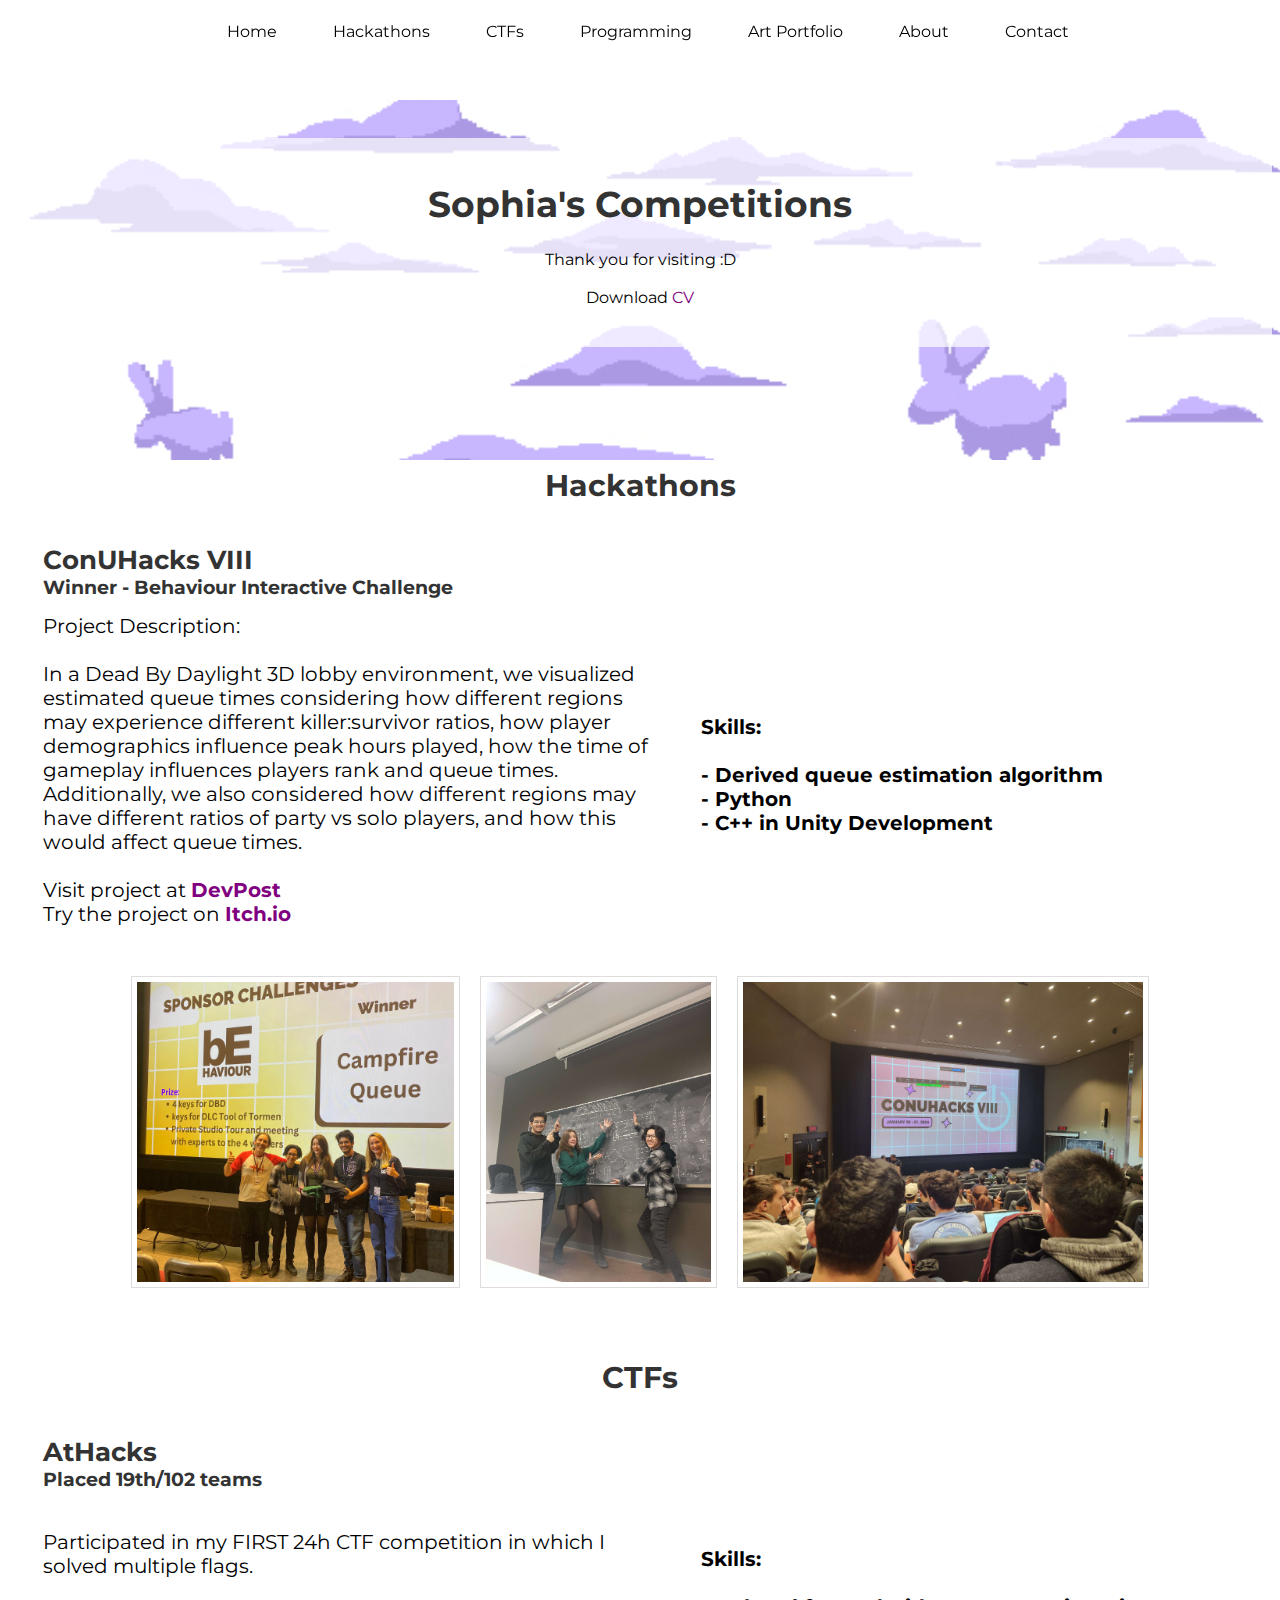
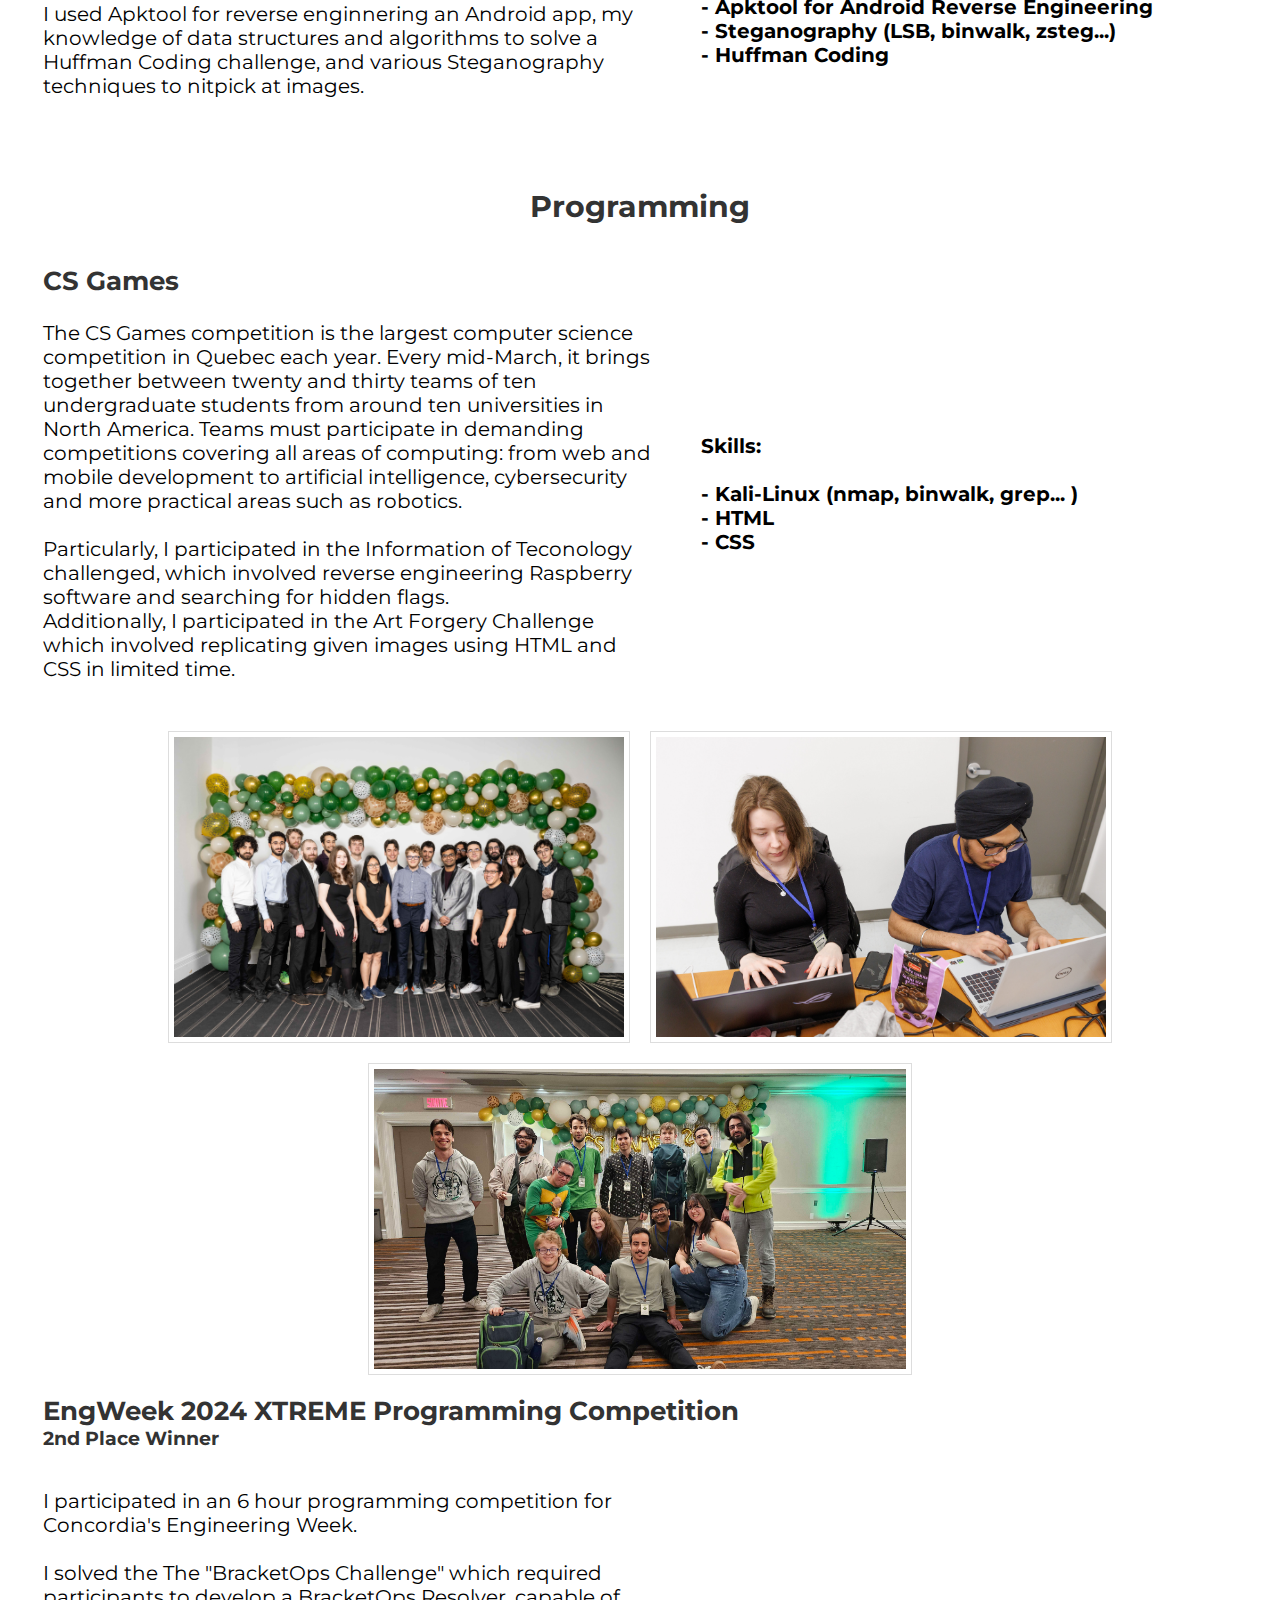
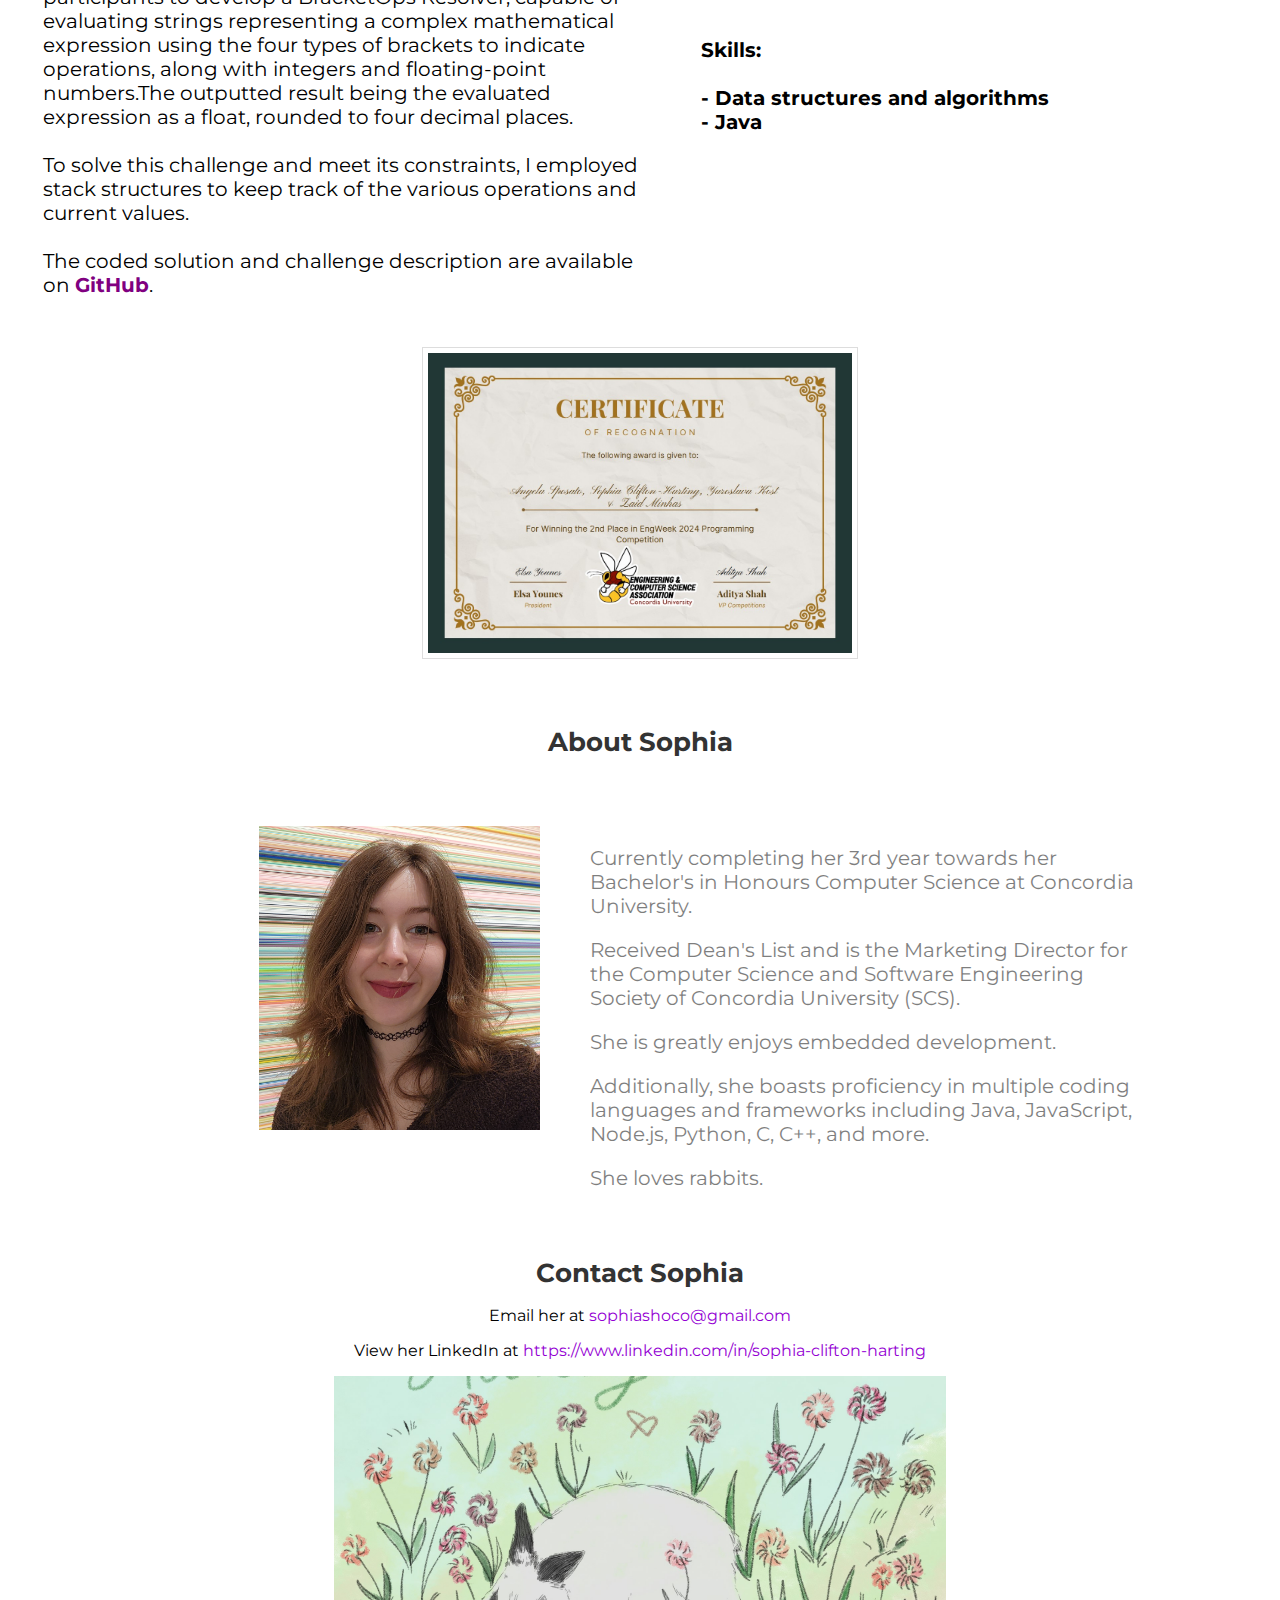
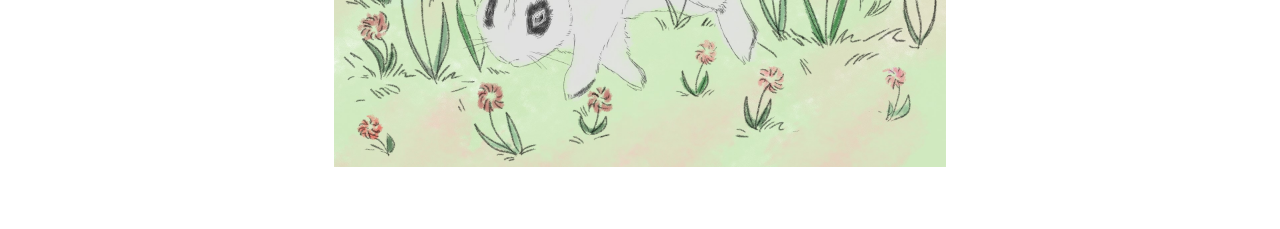
==== commit fdd9a10e: "Update page2.html" ====
--- a/page2.html
+++ b/page2.html
@@ -179,10 +179,10 @@
                     <img src="images/SOPHIA.jpg" alt="Image 1" class="about-image">
                 </div>
                 <div class="descriptionAbout">
-                    <p>Currently completing her 2nd year towards her Bachelor's in Computer Science at Concordia University. </p>
+                    <p>Currently completing her 3rd year towards her Bachelor's in Honours Computer Science at Concordia University. </p>
                     <p>Received Dean's List and is the Marketing Director for the Computer Science and Software Engineering Society of Concordia University (SCS).</p>
-                    <p>She is an avid gamejammer with a strong foundation in UNITY, and over 8 years of experience in Clip Studio Paint. </p>
-                    <p>Additionally, she boasts proficiency in multiple coding languages including  Java, JavaScript, HTML, CSS, Python, Clojure, Erlang, C, and C#.</p>
+                    <p>She is greatly enjoys embedded development.</p>
+                    <p>Additionally, she boasts proficiency in multiple coding languages and frameworks including Java, JavaScript, Node.js, Python, C, C++, and more.</p>
                     <p>She loves rabbits.</p>
                 </div>
             </div>
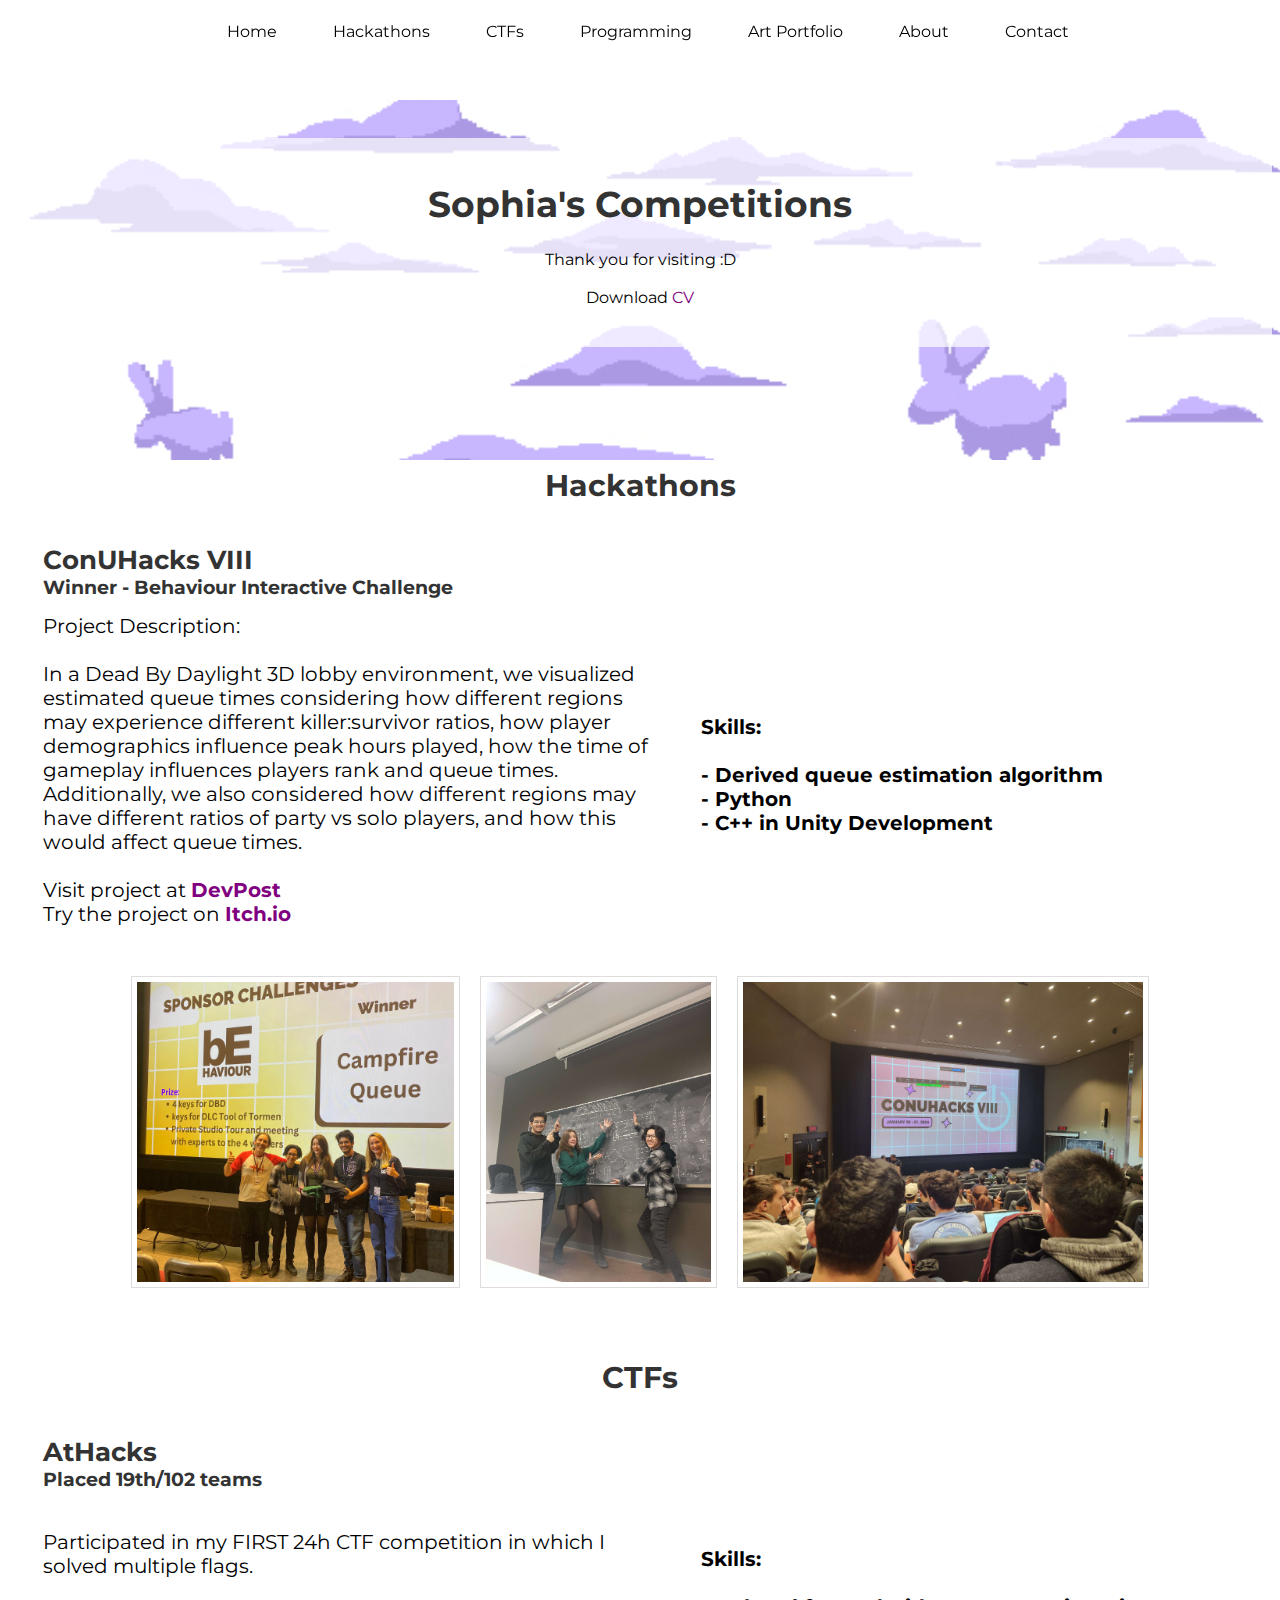
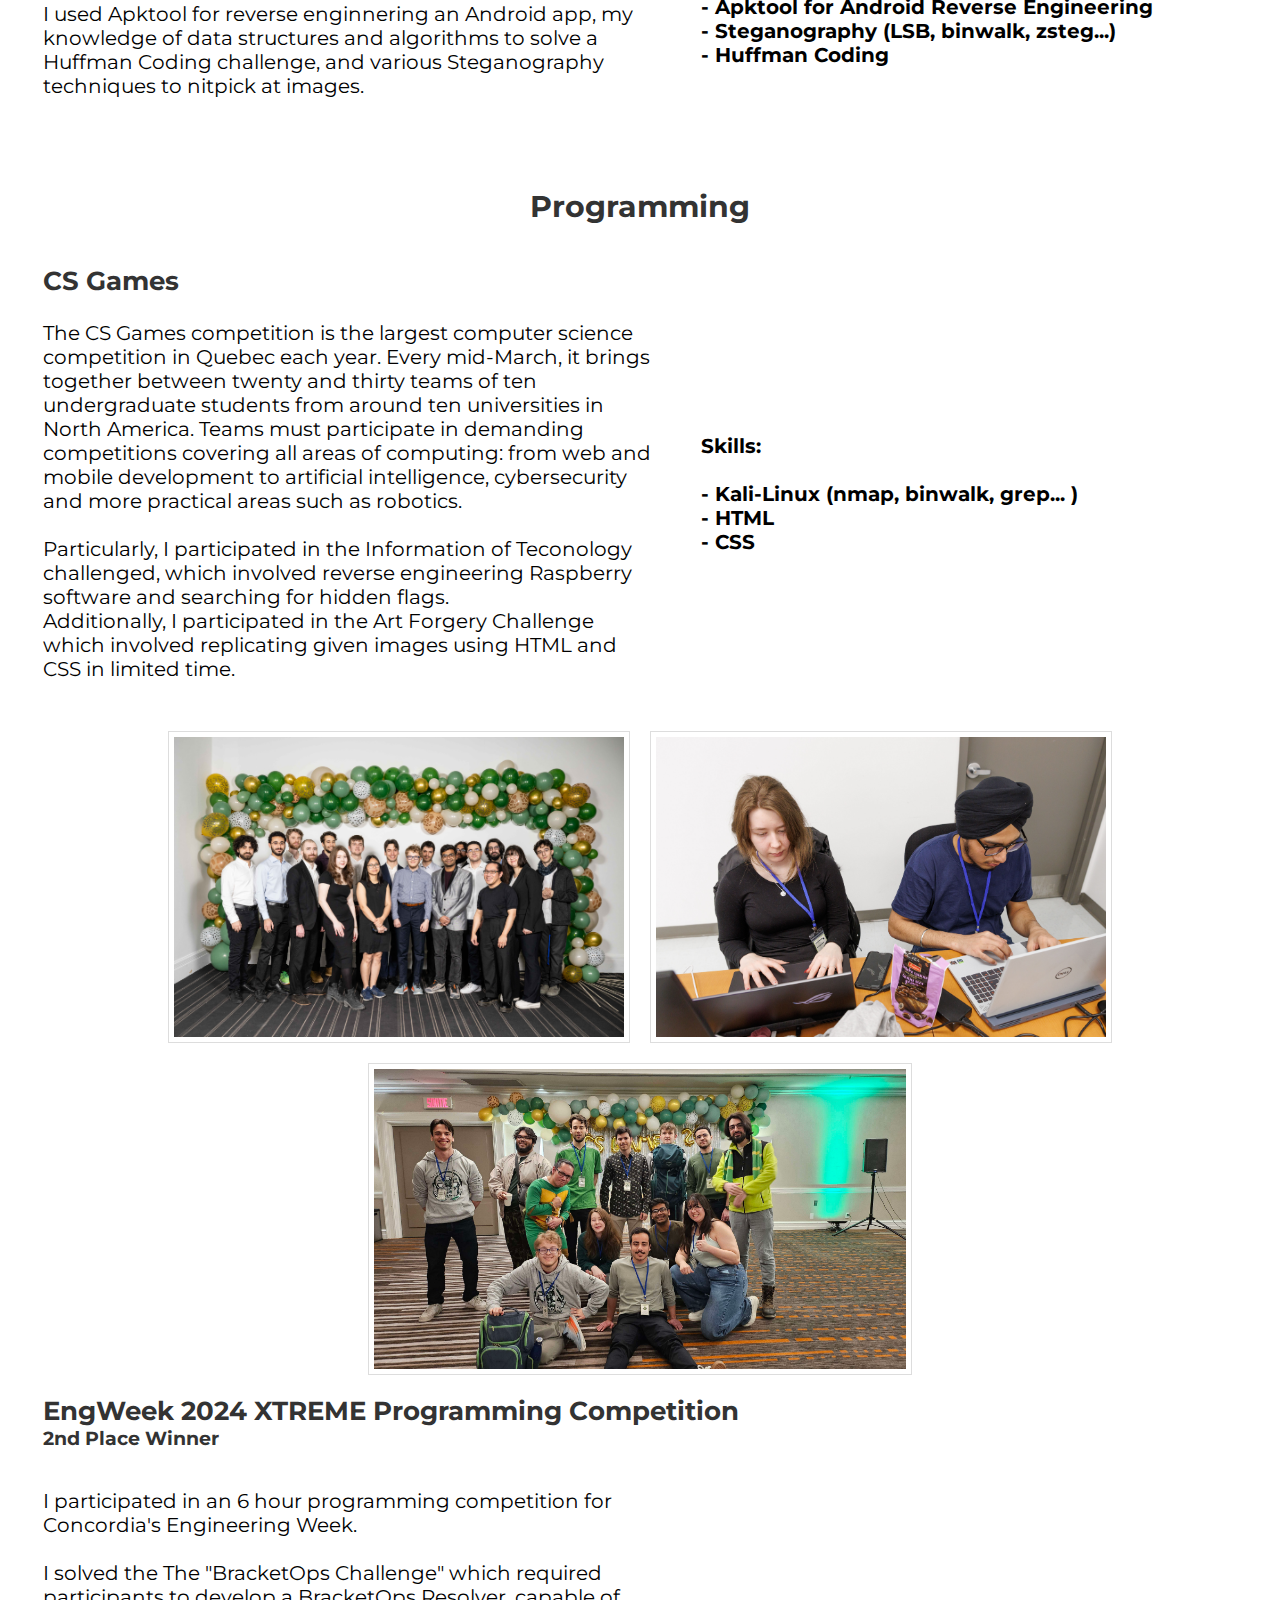
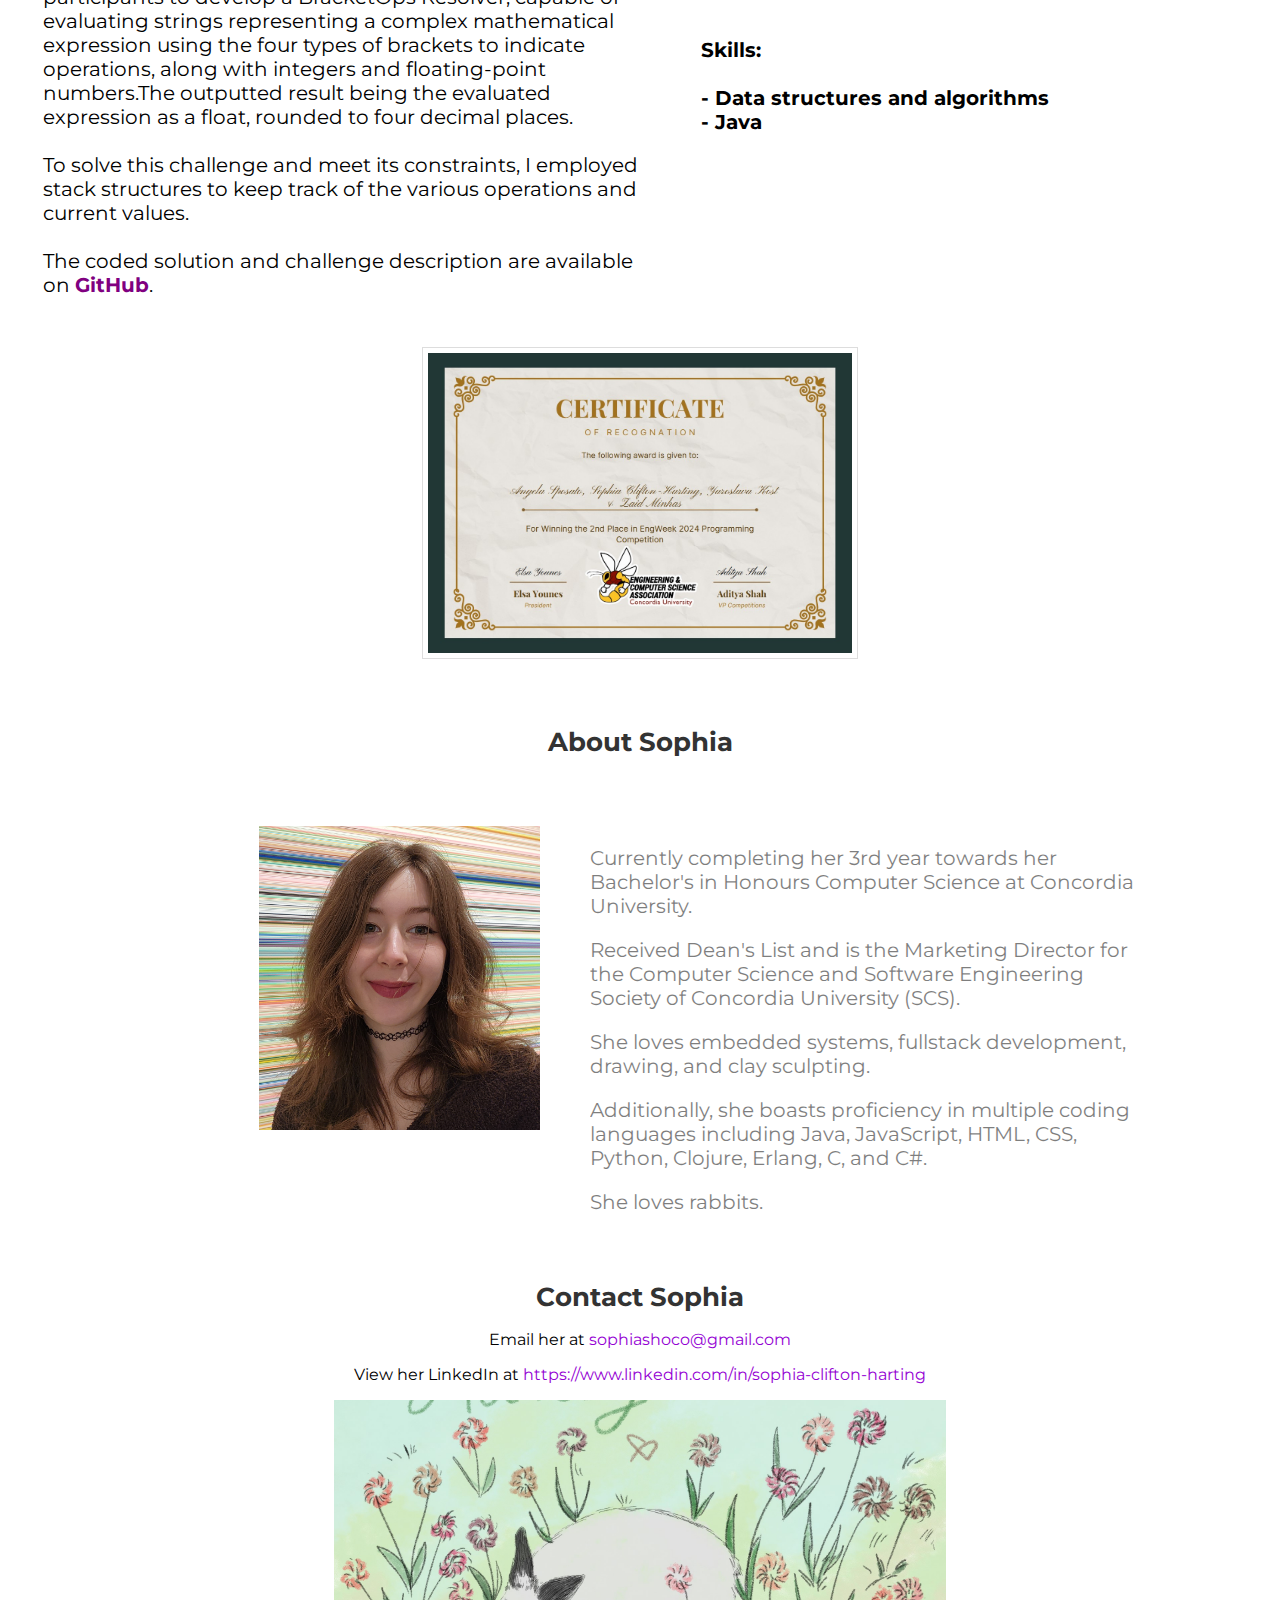
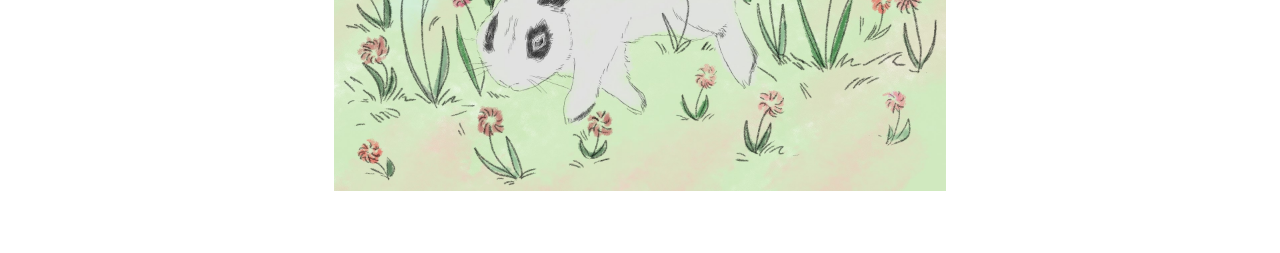
==== commit 926c96af: "Update page2.html" ====
--- a/page2.html
+++ b/page2.html
@@ -181,8 +181,8 @@
                 <div class="descriptionAbout">
                     <p>Currently completing her 3rd year towards her Bachelor's in Honours Computer Science at Concordia University. </p>
                     <p>Received Dean's List and is the Marketing Director for the Computer Science and Software Engineering Society of Concordia University (SCS).</p>
-                    <p>She is greatly enjoys embedded development.</p>
-                    <p>Additionally, she boasts proficiency in multiple coding languages and frameworks including Java, JavaScript, Node.js, Python, C, C++, and more.</p>
+                    <p>She loves embedded systems, fullstack development, drawing, and clay sculpting. </p>
+                    <p>Additionally, she boasts proficiency in multiple coding languages including  Java, JavaScript, HTML, CSS, Python, Clojure, Erlang, C, and C#.</p>
                     <p>She loves rabbits.</p>
                 </div>
             </div>
--- a/style2.css
+++ b/style2.css
@@ -155,6 +155,7 @@
   .compInfo .awards{
     margin-bottom: 0px;
   }
+
 }
 
 .image-descriptionComp {
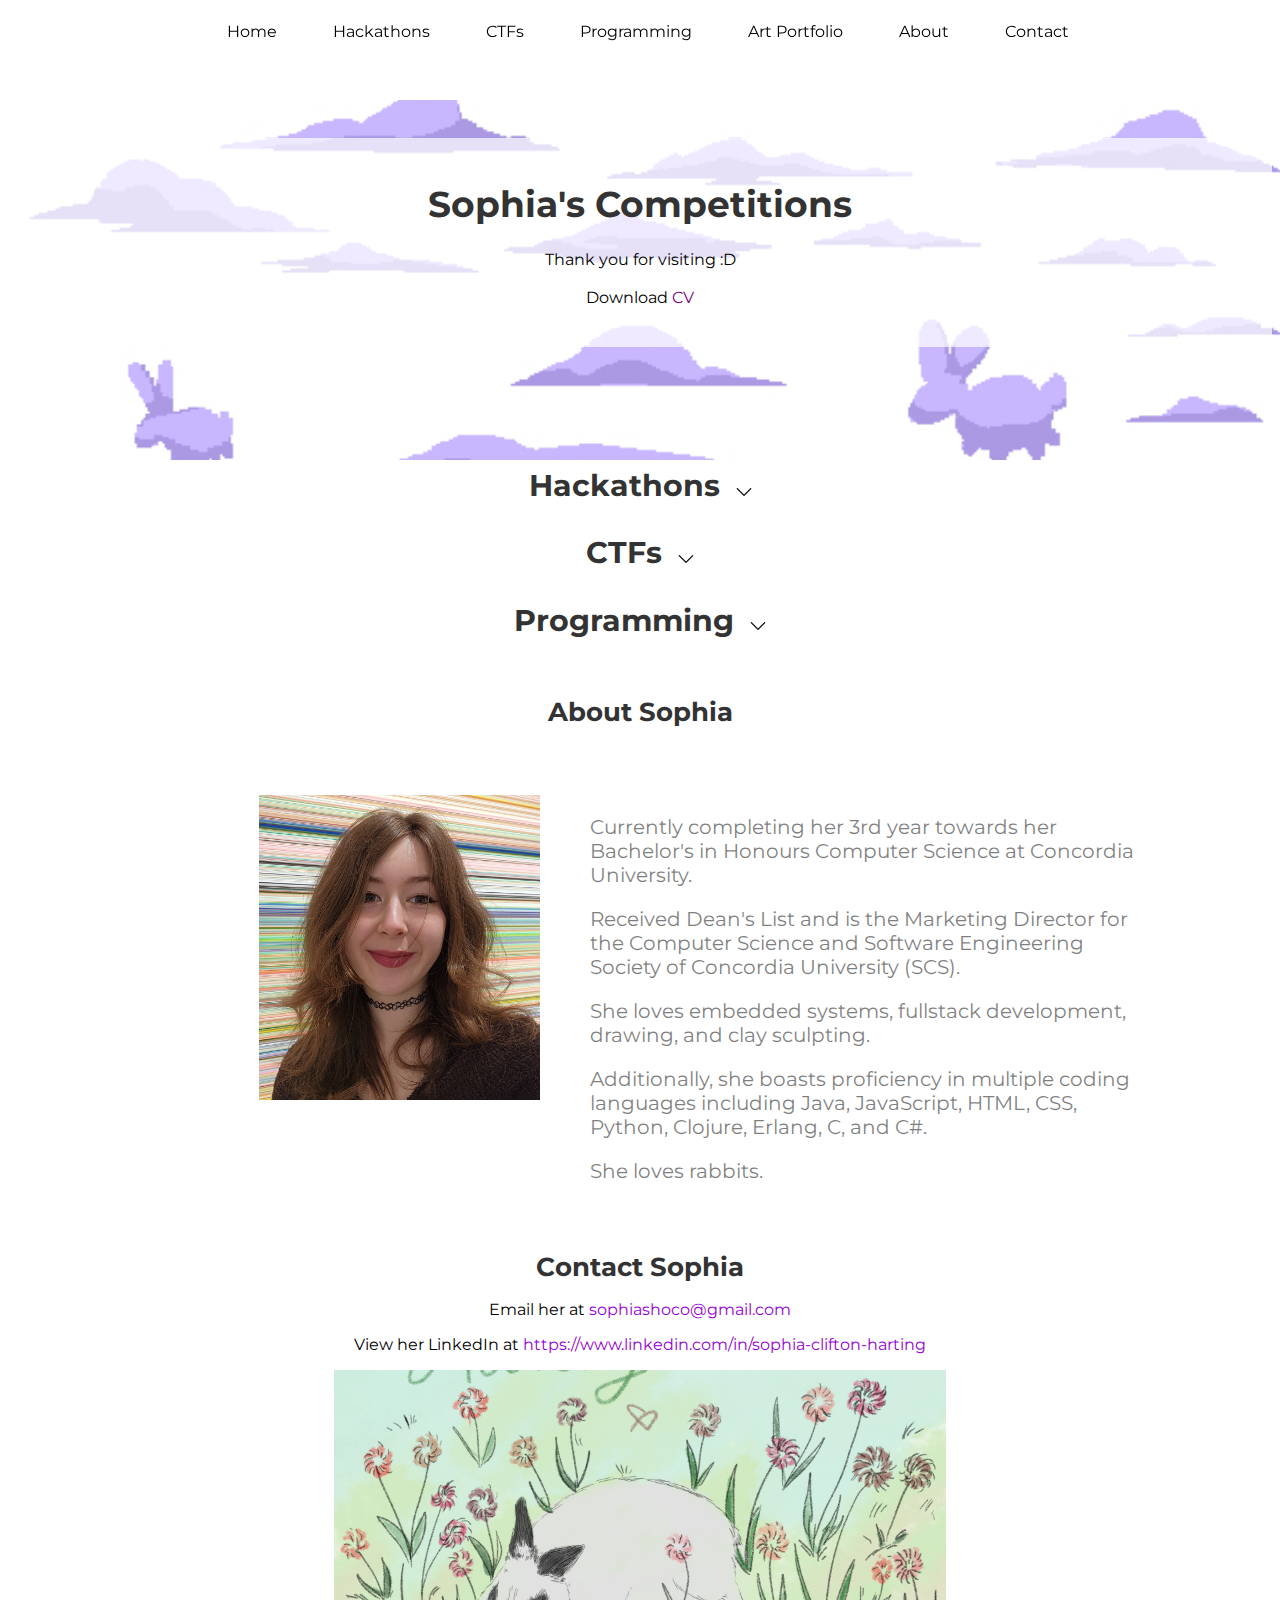
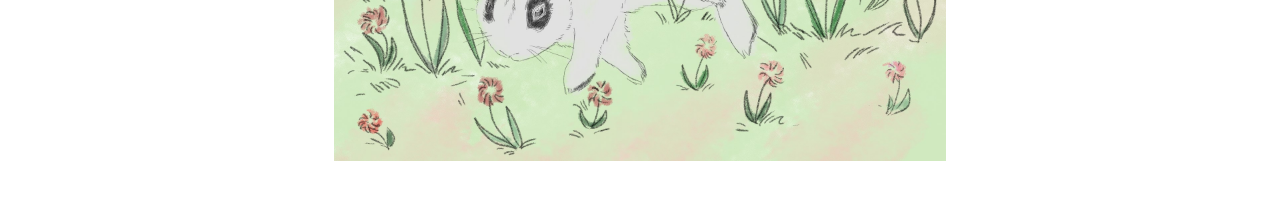
==== commit 97ebb44c: "updating competitions page" ====
--- a/page2.html
+++ b/page2.html
@@ -53,8 +53,12 @@
         </div>
     </div>
 
+    <!--<div class="squigly-container">
+        <img src="images/line.png" alt="Hackathon Image" class="squigly-line">
+    </div>-->
+
         <div id="Hackathons" class="section">
-            <h1 id="header">Hackathons</h1>
+            <h1 id="header">Hackathons <span class="arrow"> <img src="images/arrow.png" alt="arrow"></span></h1>
             <div class="compInfo">
                 <div class="container2">
                     <p class = "name">ConUHacks VIII</p>
@@ -90,7 +94,7 @@
         </div>
 
         <div id="CTF" class="section">
-            <h1 id="header">CTFs</h1>
+            <h1 id="header">CTFs <span class="arrow"><img src="images/arrow.png" alt="arrow"></span> </h1>
             <div class="compInfo">
                 <div class="container2">
                     <p id = "AtHacks" class = "name">AtHacks</p>
@@ -116,7 +120,7 @@
         </div>
 
         <div id="Programming" class="section">
-            <h1 id="header">Programming</h1>
+            <h1 id="header">Programming <span class="arrow"><img src="images/arrow.png" alt="arrow"></span> </h1>
             <div class="compInfo">
                 <div class="container2">
                     <p class = "name">CS Games</p>
--- a/style2.css
+++ b/style2.css
@@ -5,12 +5,14 @@
     padding: 20px;
     position: relative;
     padding-top: 100px;
+    padding-bottom: 0px;
   }
   
 #Hackathons h1 {
   font-size: 30px;
   color: #333;
   font-weight: bold;
+  margin-bottom: 0px;
 }
 
 
@@ -19,12 +21,14 @@
   text-align:center;
   padding: 20px;
   position: relative;
-  padding-top: 30px;
+  padding-top: 10px;
+  padding-bottom: 0px;
 }
 
 #CTF h1 {
   font-size: 30px;
   color: #333;
+  margin-bottom: 0px;
 }
 
 #Programming {
@@ -32,12 +36,14 @@
   text-align:center;
   padding: 20px;
   position: relative;
-  padding-top: 0px;
+  padding-top: 10px;
+  padding-bottom: 10px;
 }
 
 #Programming h1 {
   font-size: 30px;
   color: #333;
+  margin-bottom: 0px;
 }
   
 
@@ -71,8 +77,25 @@
 
 .compInfo
 {
+  display: none;
   text-align: left;
 }
+/*drop down arrow*/
+.arrow {
+  font-size: 16px;
+  margin-left: 8px;
+}
+
+.arrow img {
+  width: 16px;  /*make arrow not huge*/
+  height: 16px; 
+  vertical-align: middle;  
+}
+
+.compInfo.open {
+  display: block;
+}
+
 #header {
   font-size: 56px;
   color: #333;
@@ -99,7 +122,7 @@
   align-items: center; 
   max-width: 1700px; 
   margin: 0 auto; 
-  padding-top: 20px;
+  padding-top: 30px;
 }
 .container3 {
   display: flex;
@@ -155,7 +178,6 @@
   .compInfo .awards{
     margin-bottom: 0px;
   }
-
 }
 
 .image-descriptionComp {
